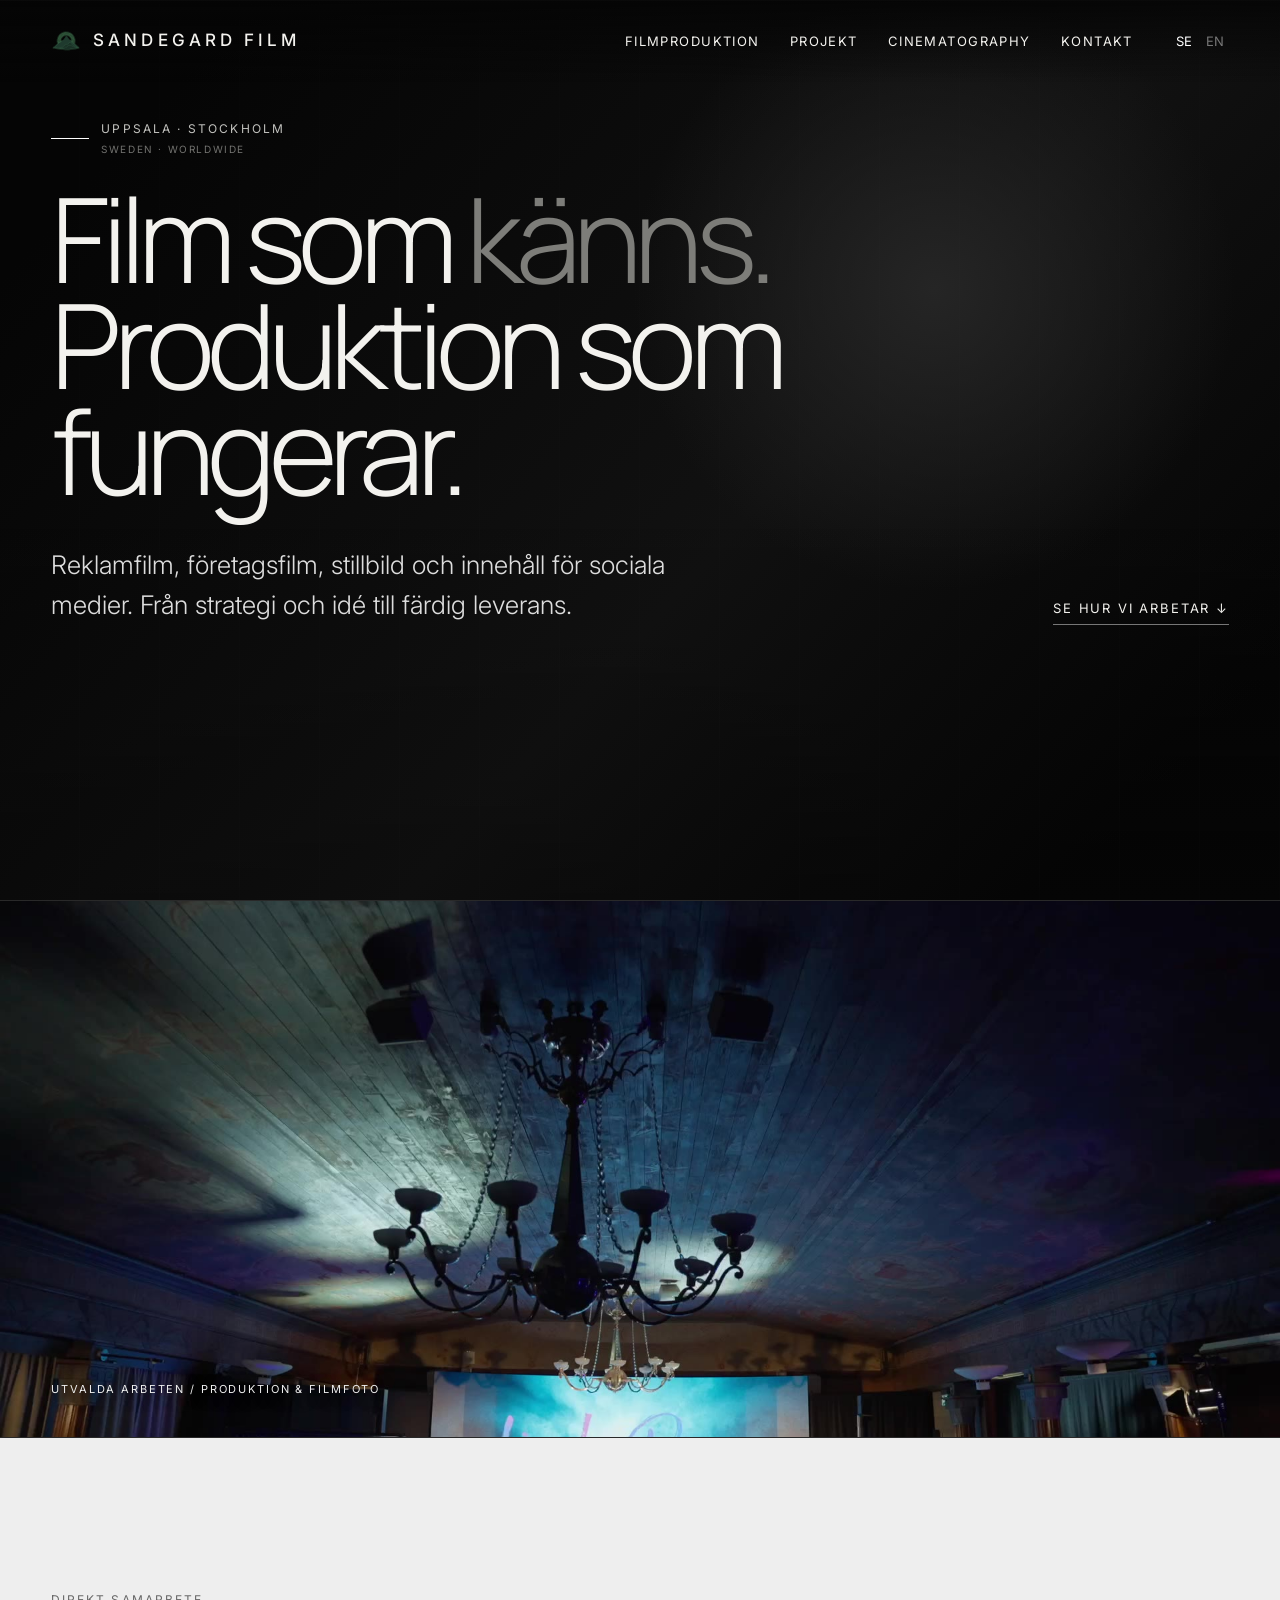
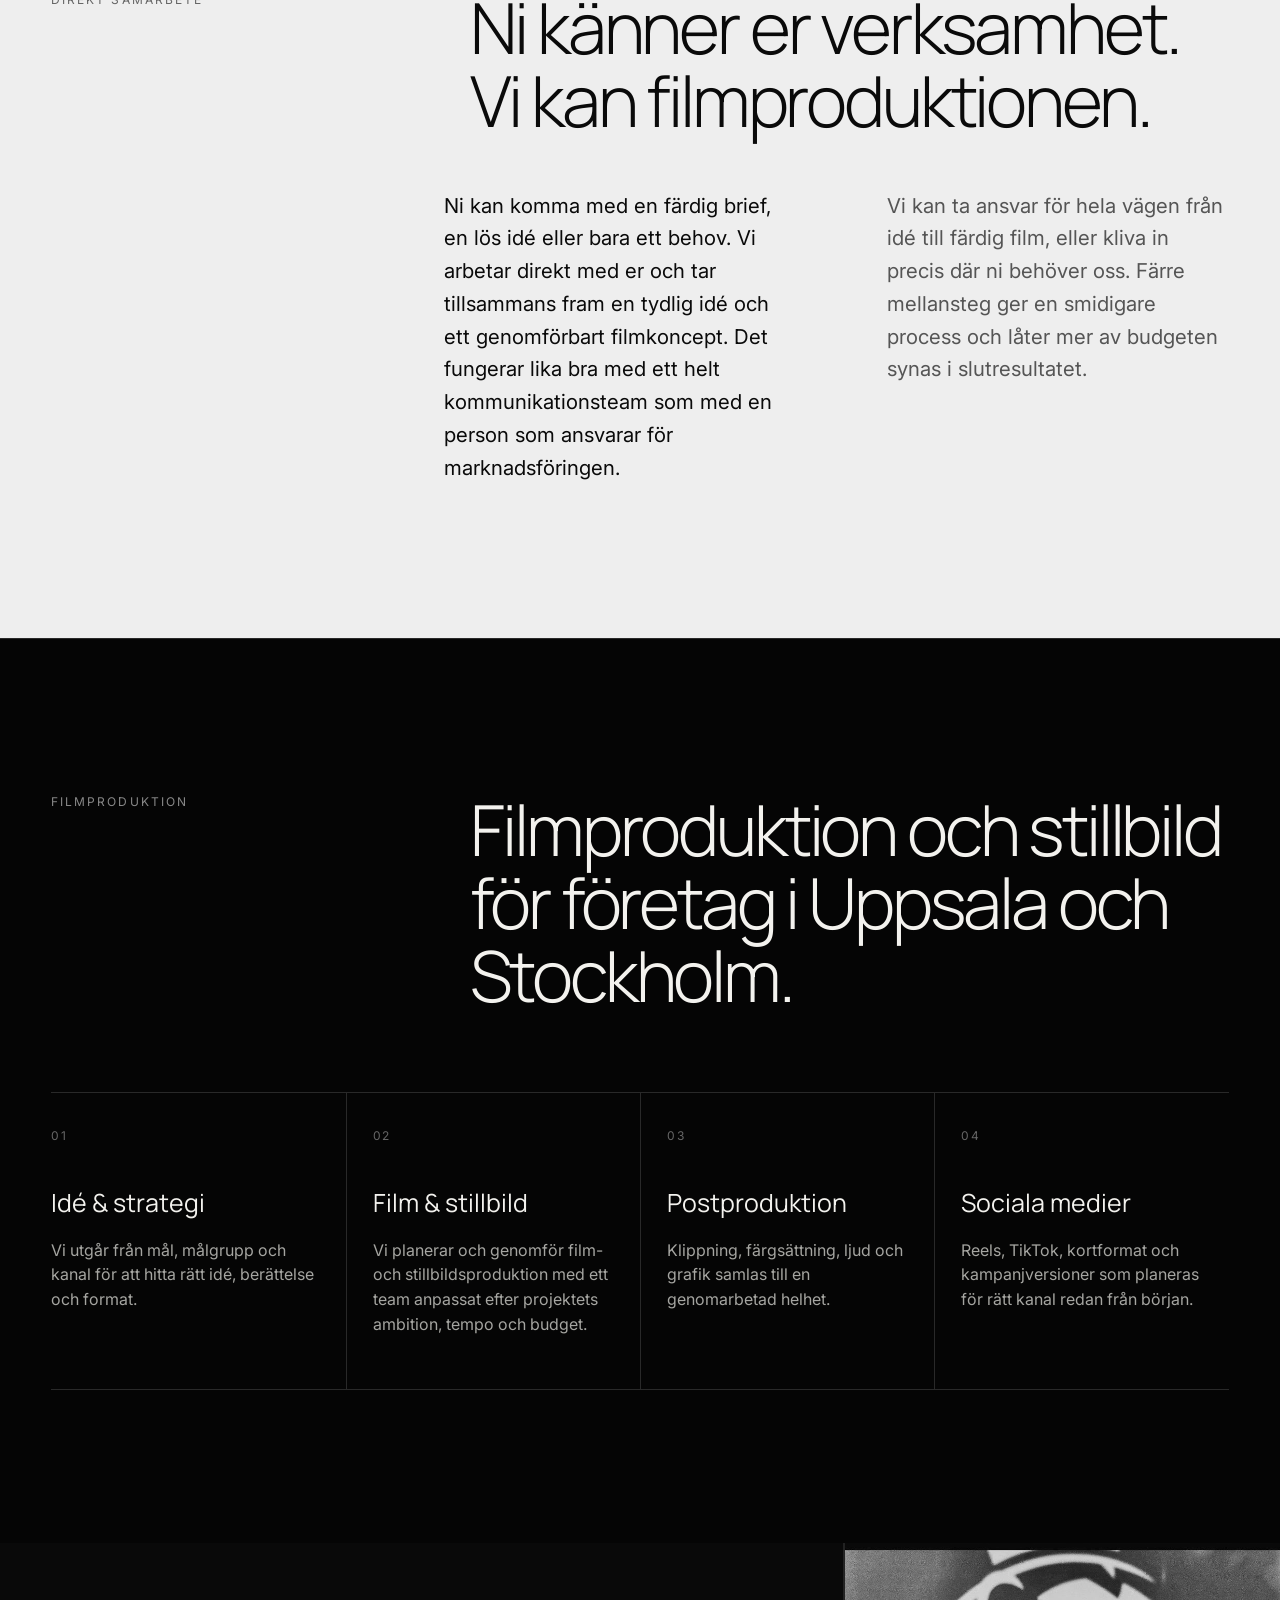
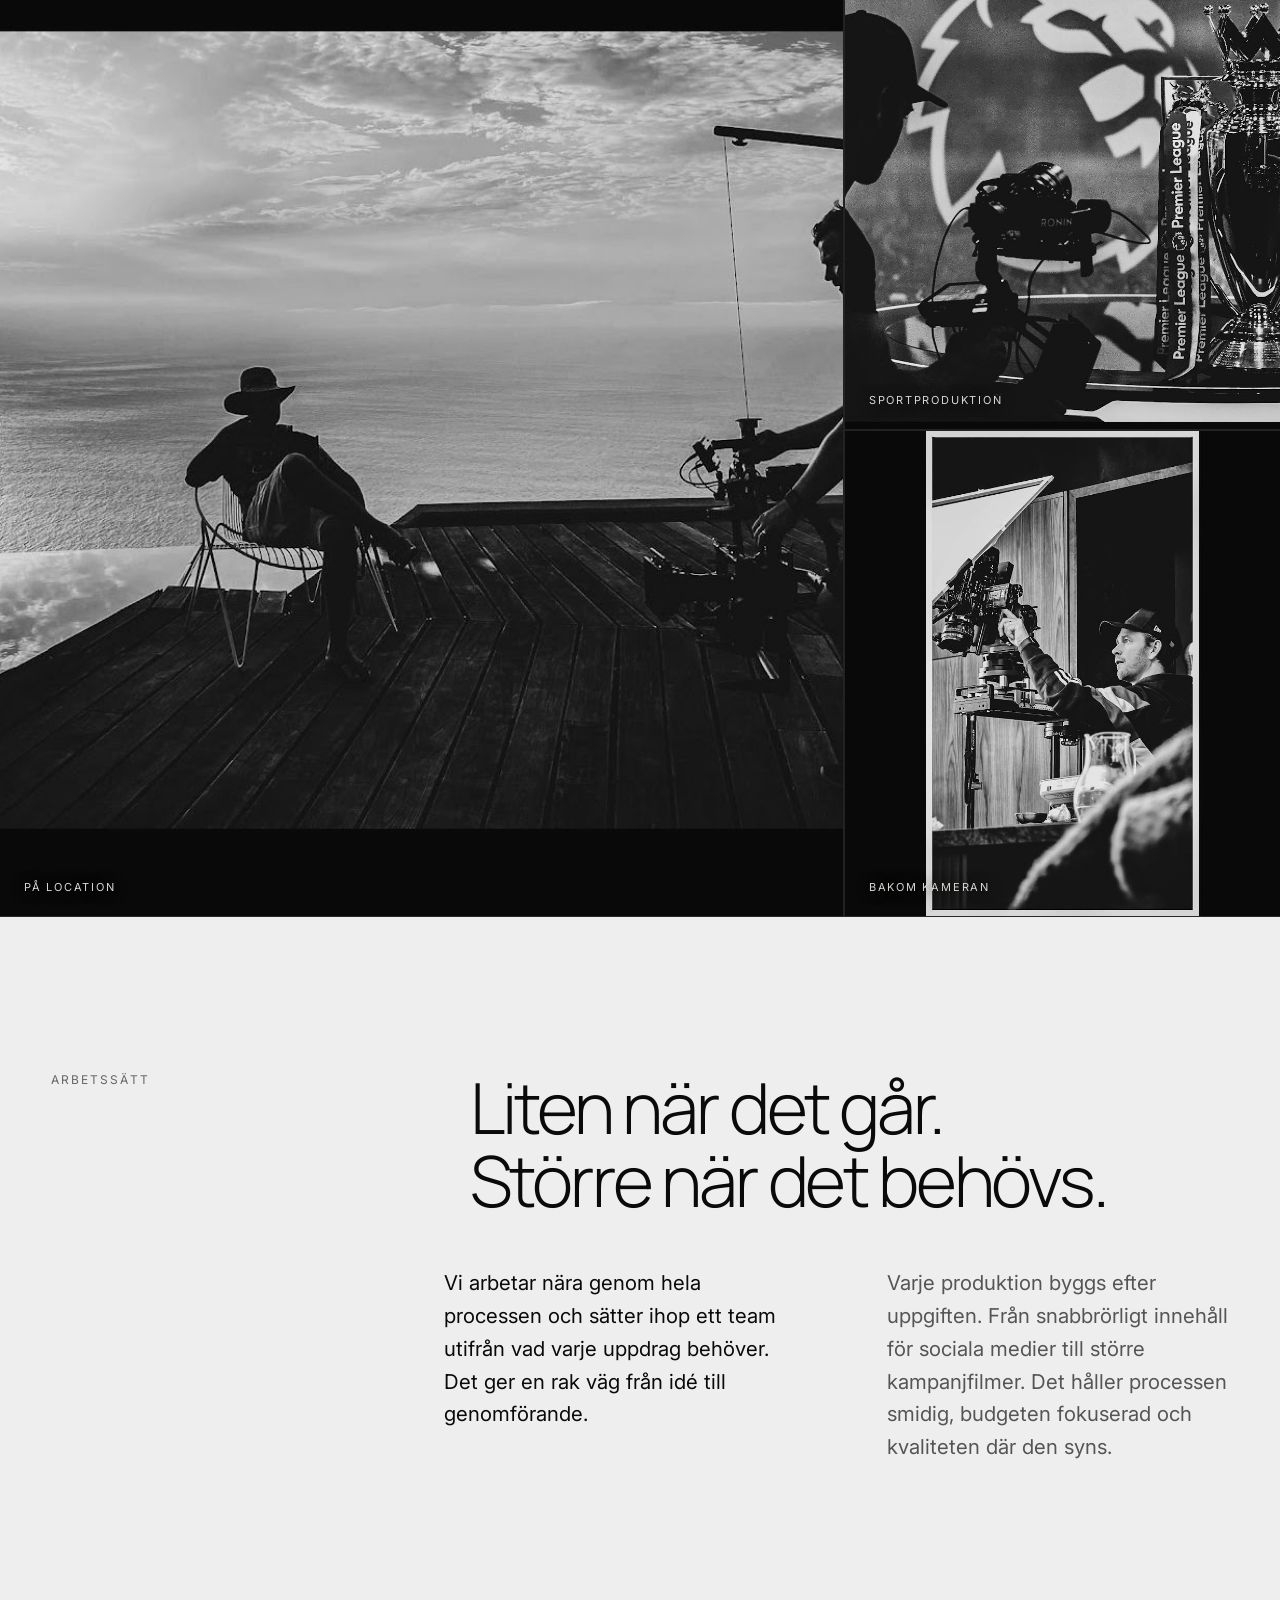
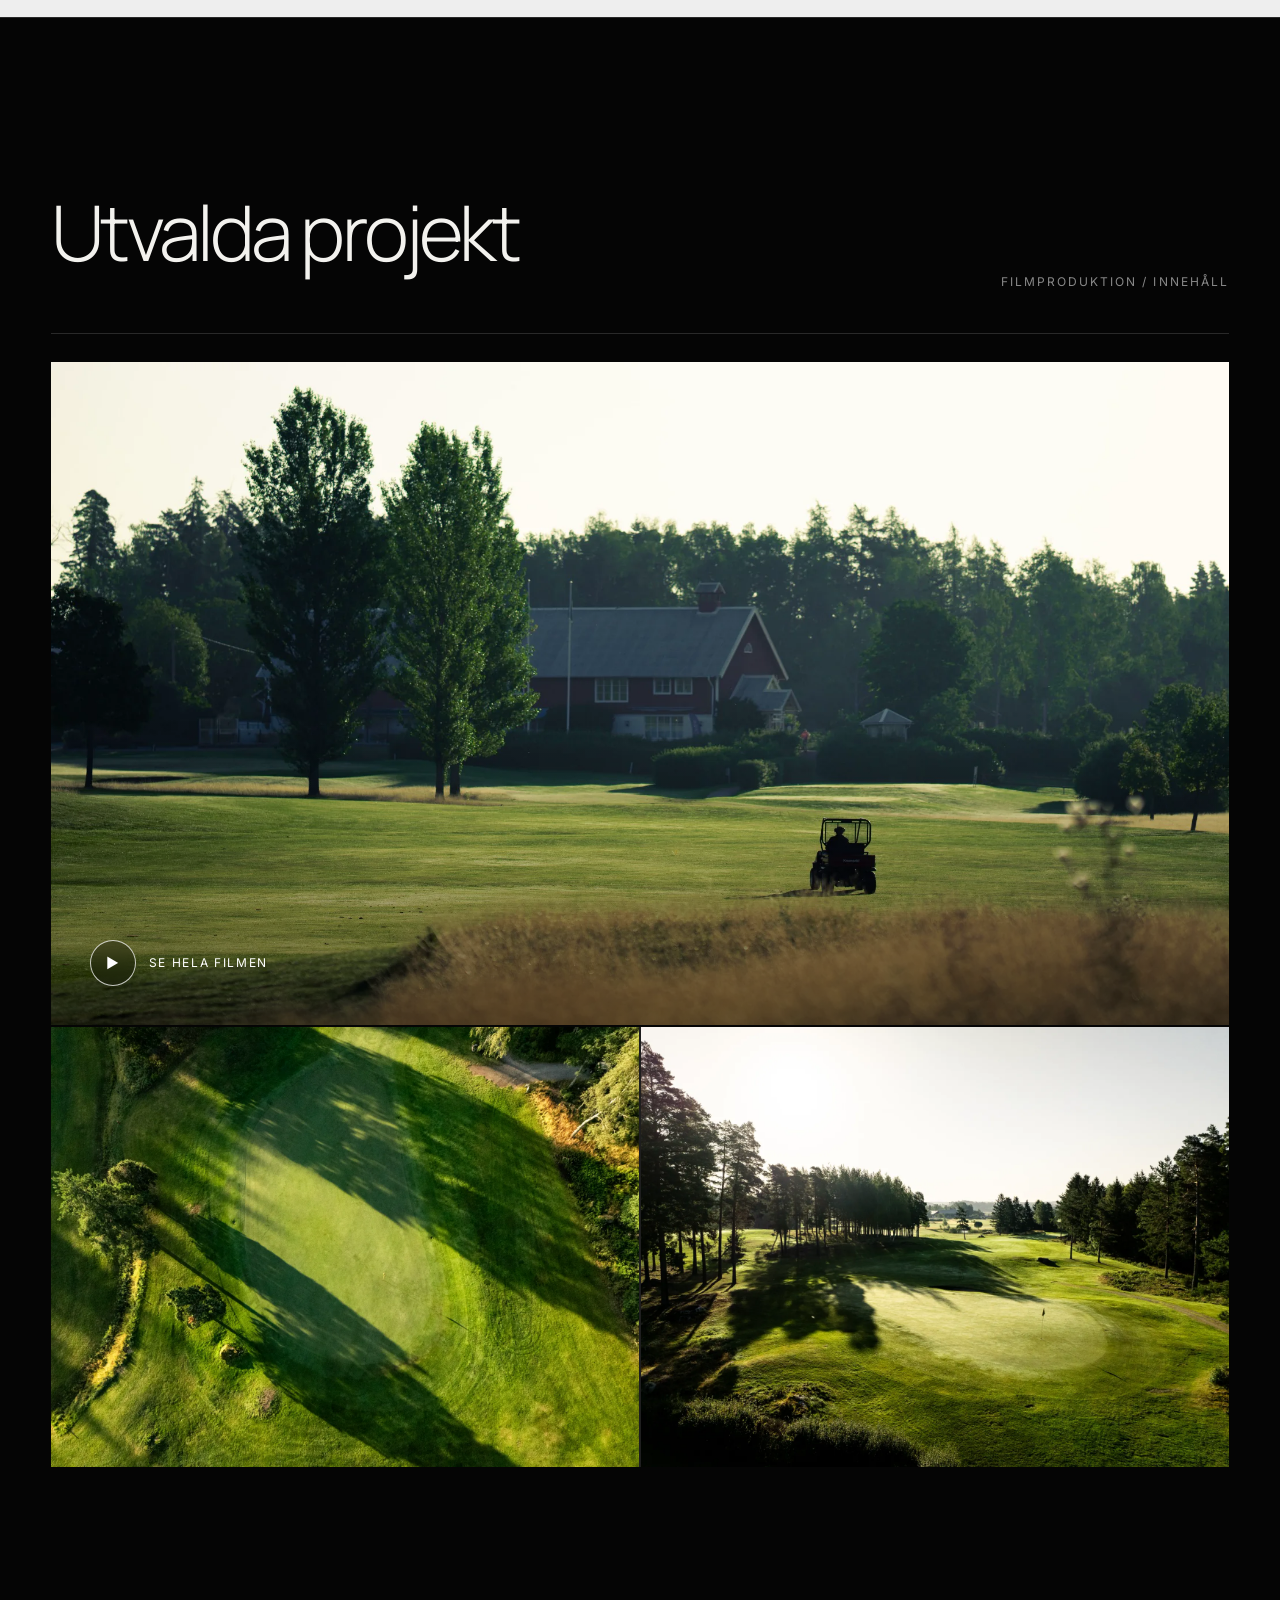
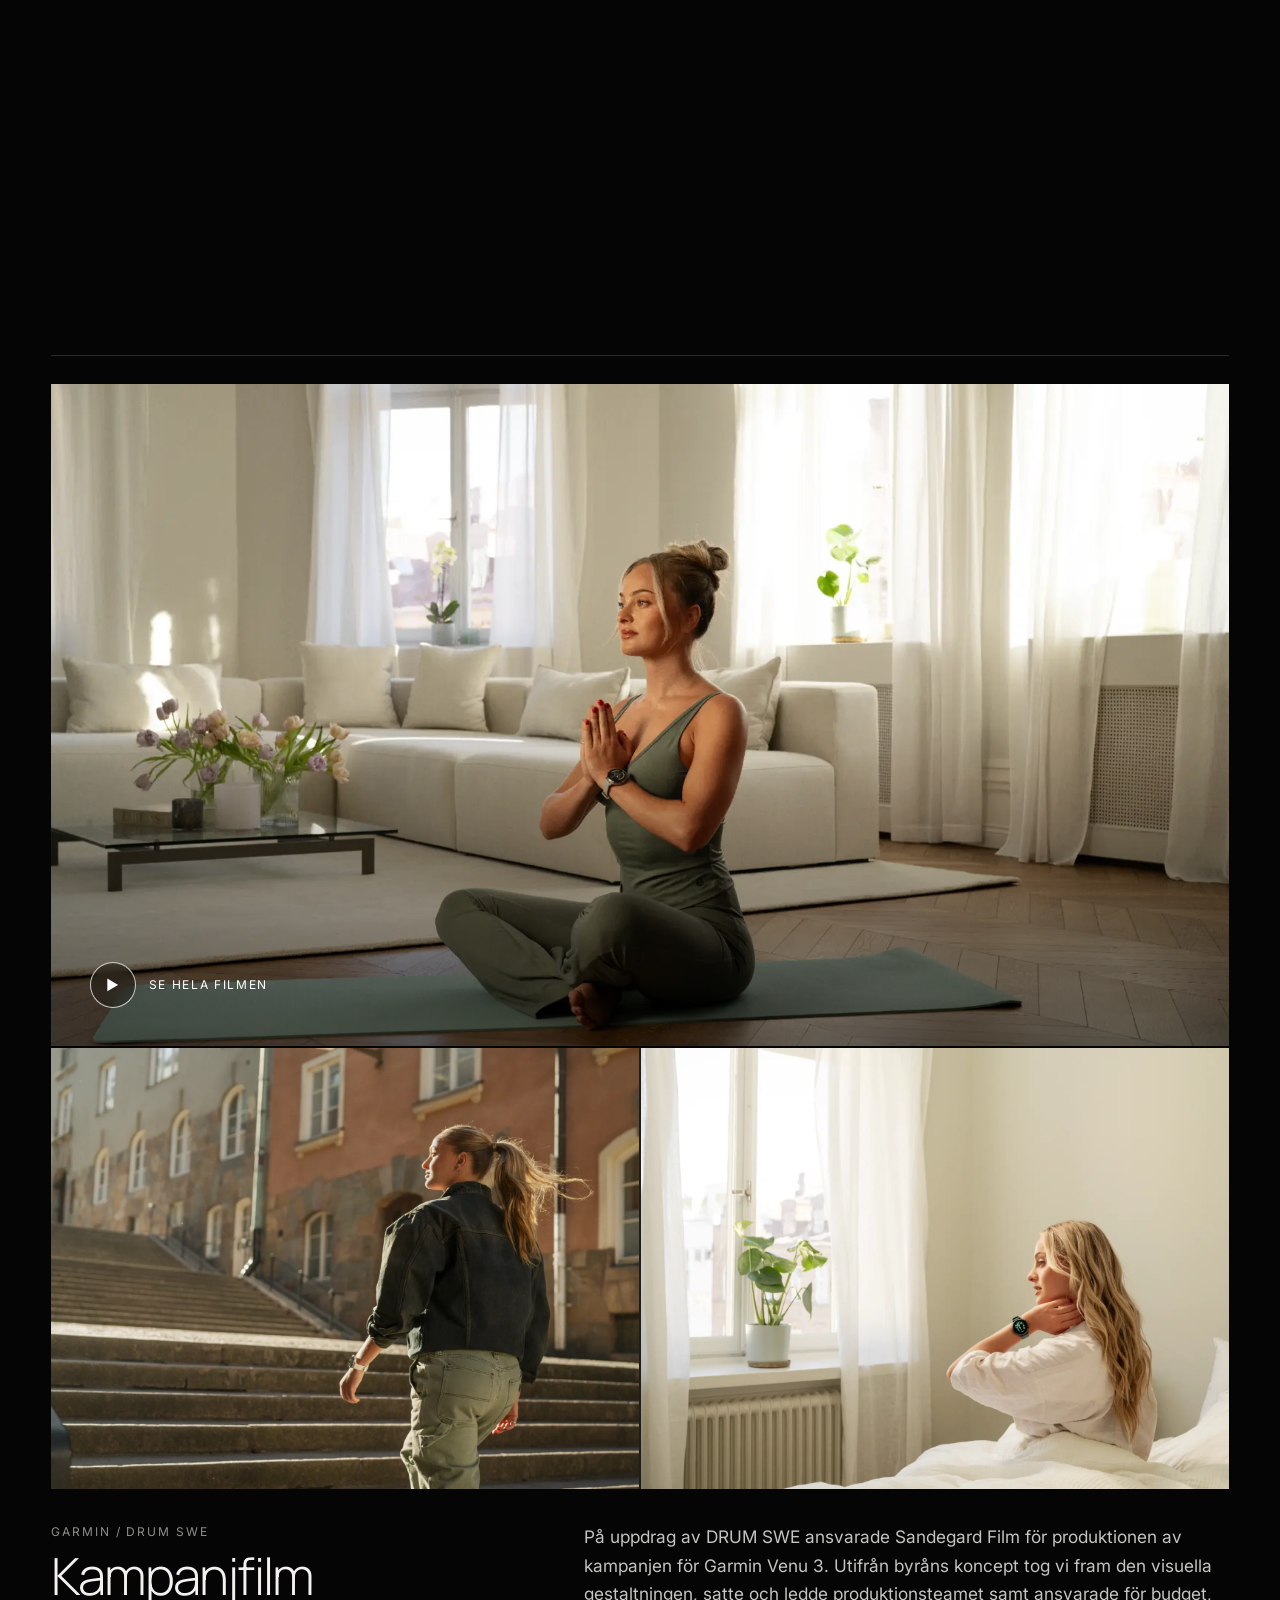
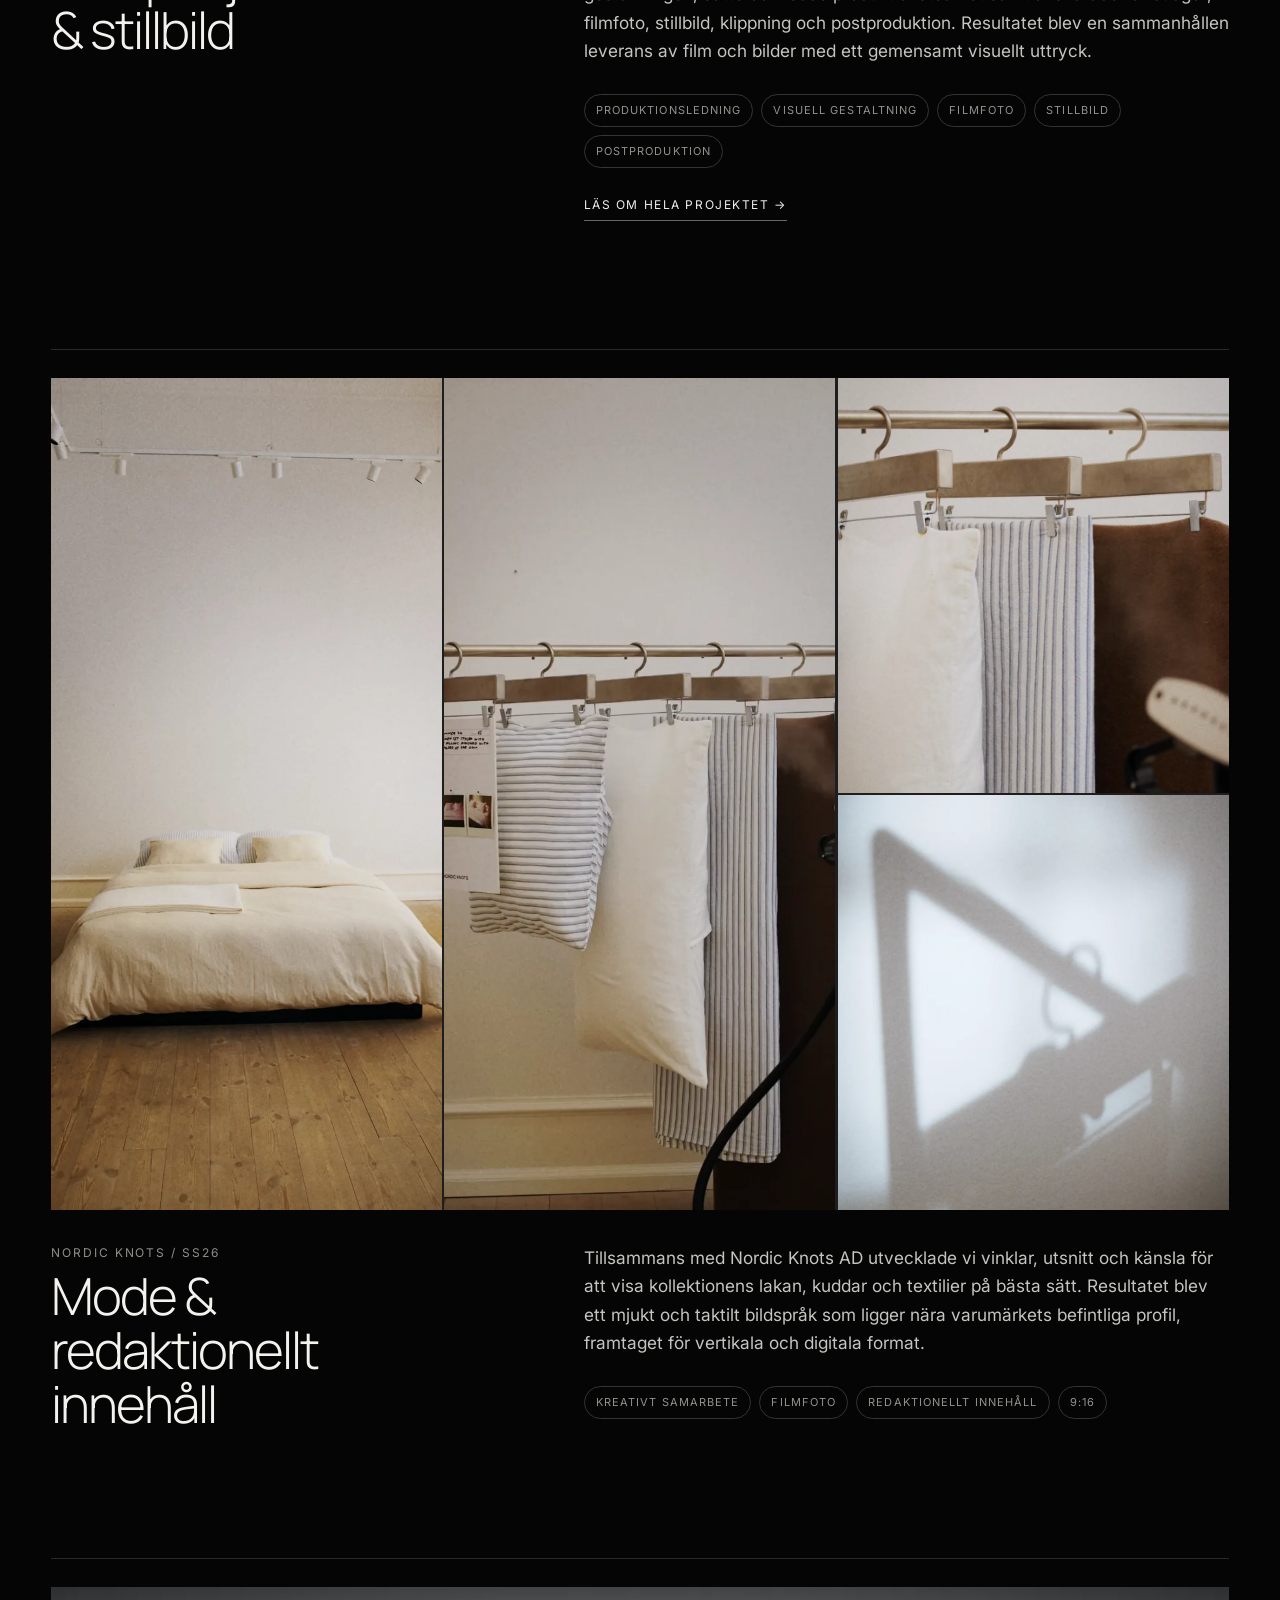
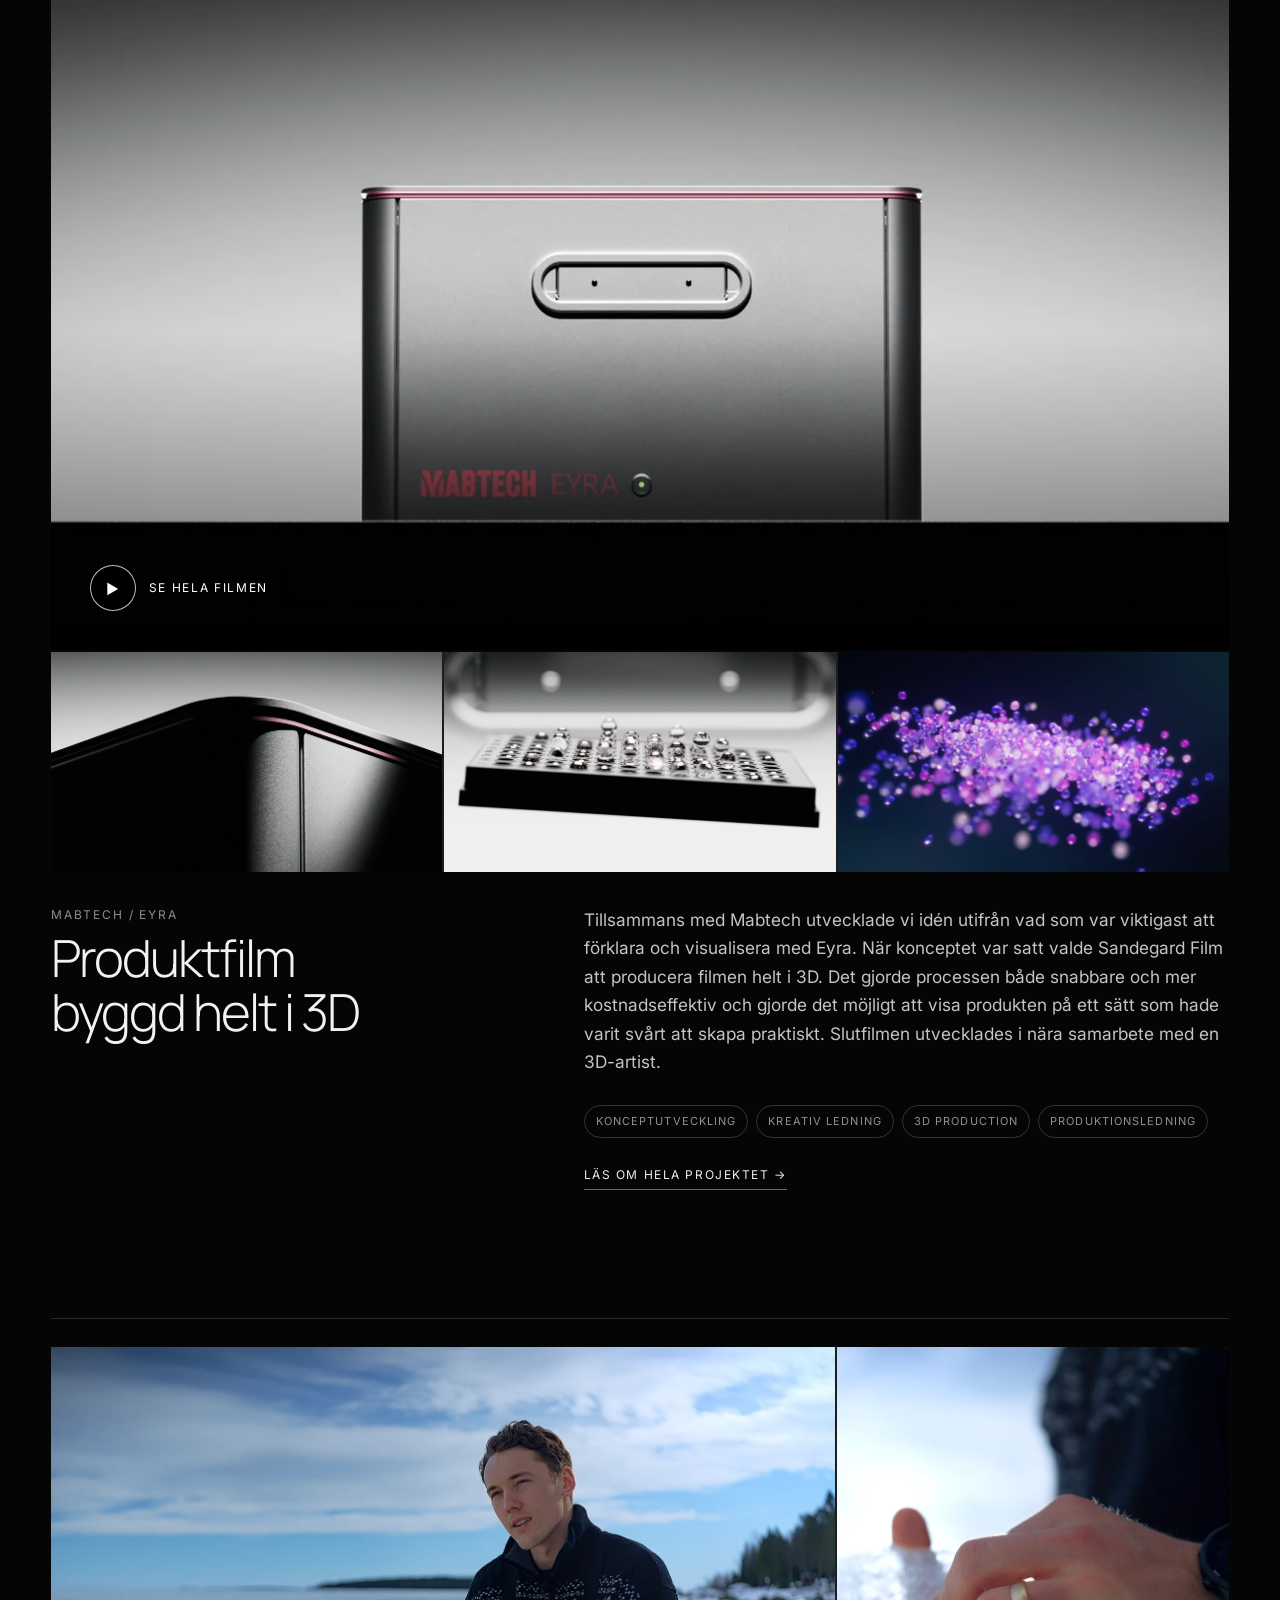
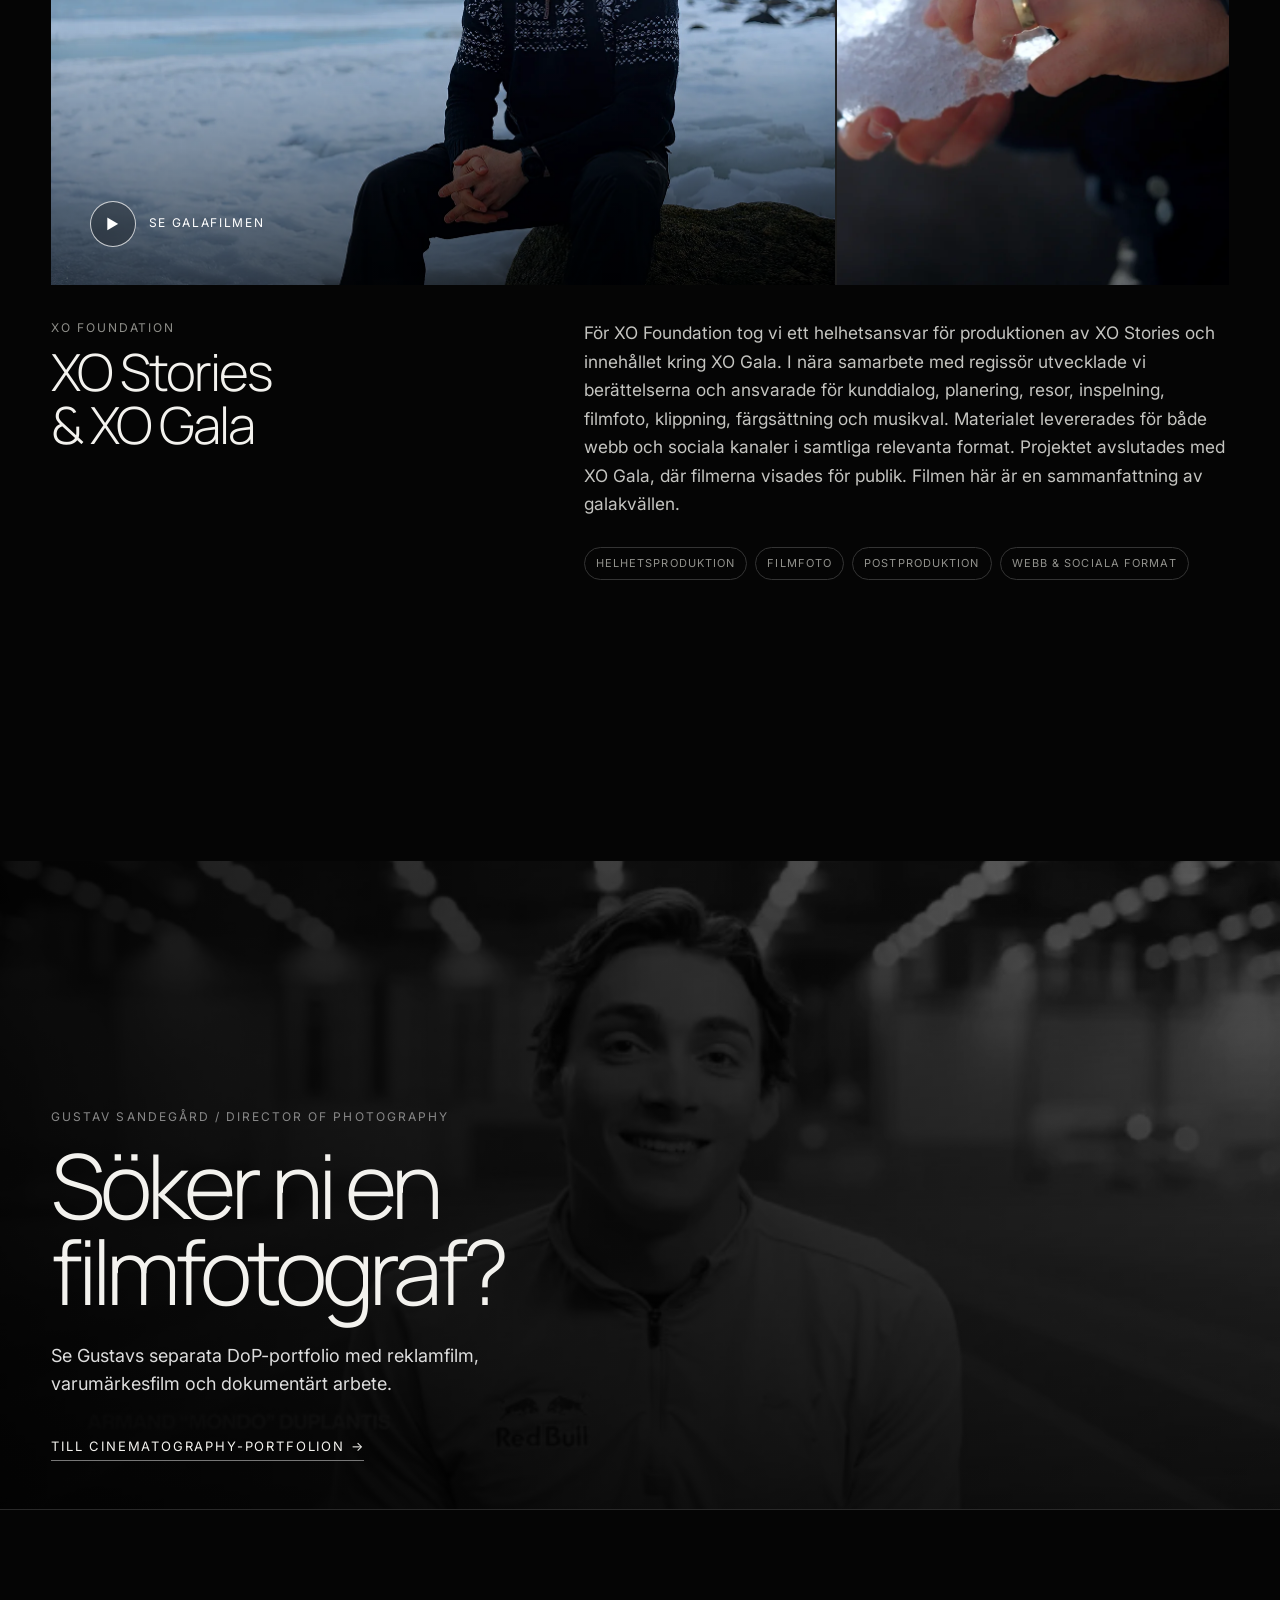
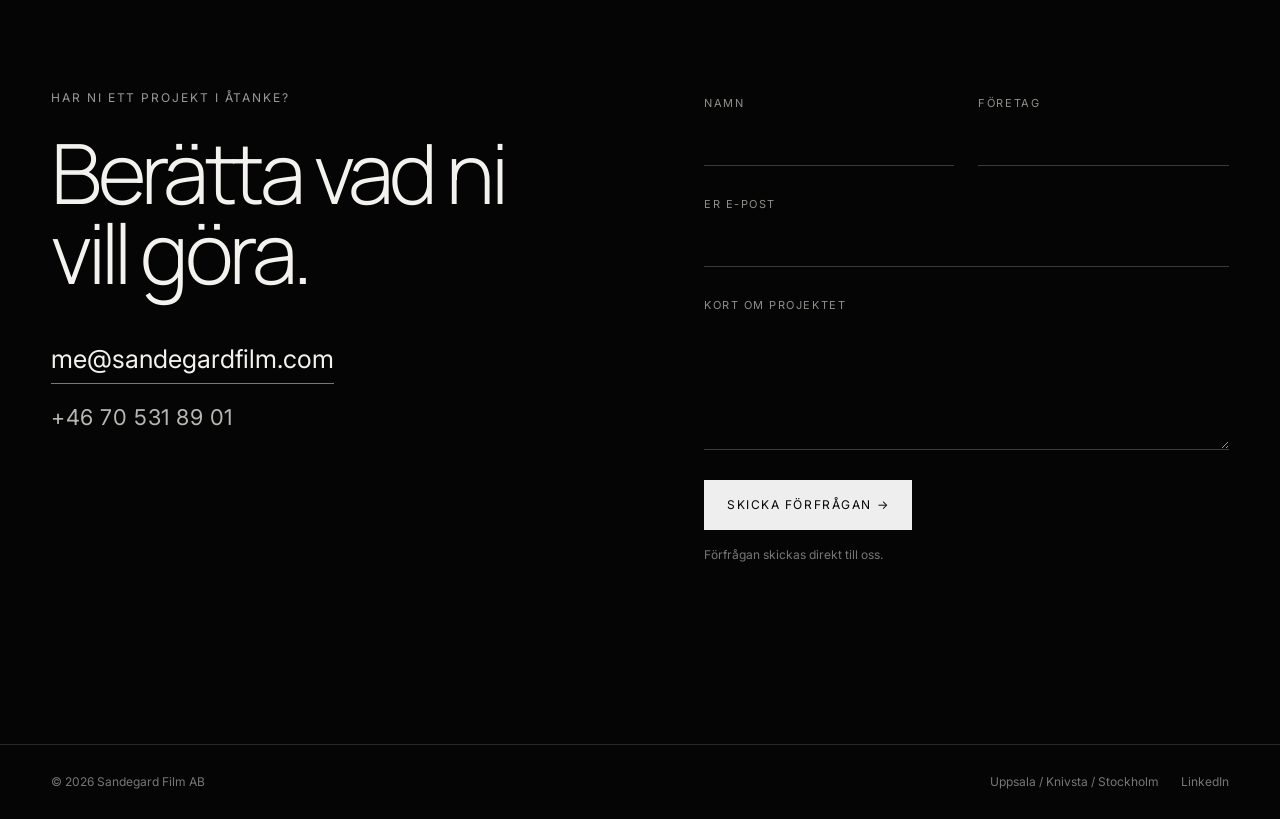
==== production.html @ 0d71d0e7 "Flytt från ChatGPT Sites" ====
<!doctype html>
<html lang="sv">
<head>
  <meta charset="utf-8">
  <meta name="viewport" content="width=device-width, initial-scale=1">
  <title>Filmproduktion, reklamfilm & stillbild i Uppsala | Sandegard Film</title>
  <meta name="description" content="Filmproduktion, reklamfilm, företagsfilm och stillbild för företag i Uppsala, Knivsta och Stockholm. Från idé och strategi till färdig leverans.">
  <meta name="robots" content="index, follow, max-image-preview:large, max-video-preview:-1">
  <link rel="canonical" href="https://sandegardfilm.com/production">
  <meta name="theme-color" content="#050505">
  <link rel="preconnect" href="https://fonts.googleapis.com">
  <link rel="preconnect" href="https://fonts.gstatic.com" crossorigin>
  <link href="https://fonts.googleapis.com/css2?family=Inter:wght@300;400;500;600&family=Manrope:wght@300;400;500&display=swap" rel="stylesheet">
  <link rel="icon" type="image/png" sizes="64x64" href="assets/favicon-64.png">
  <link rel="apple-touch-icon" sizes="180x180" href="assets/apple-touch-icon.png">
  <script type="application/ld+json">
  {
    "@context": "https://schema.org",
    "@graph": [
      {
        "@type": "Organization",
        "@id": "https://sandegardfilm.com/#organization",
        "name": "Sandegard Film AB",
        "alternateName": "Sandegard Film",
        "url": "https://sandegardfilm.com/",
        "logo": "https://sandegardfilm.com/assets/sandegard-mark.png",
        "email": "me@sandegardfilm.com",
        "telephone": "+46705318901",
        "areaServed": ["Uppsala", "Knivsta", "Stockholm", "Sweden"],
        "sameAs": ["https://se.linkedin.com/in/gsandegard"]
      },
      {
        "@type": "Service",
        "@id": "https://sandegardfilm.com/production#service",
        "name": "Filmproduktion och stillbild för företag",
        "serviceType": ["Filmproduktion", "Reklamfilm", "Företagsfilm", "Stillbild", "Innehåll för sociala medier"],
        "provider": {"@id": "https://sandegardfilm.com/#organization"},
        "url": "https://sandegardfilm.com/production",
        "areaServed": [
          {"@type": "City", "name": "Uppsala"},
          {"@type": "AdministrativeArea", "name": "Knivsta kommun"},
          {"@type": "City", "name": "Stockholm"},
          {"@type": "Country", "name": "Sweden"}
        ],
        "description": "Sandegard Film producerar reklamfilm, företagsfilm, stillbild och innehåll för sociala medier från idé och strategi till färdig leverans."
      },
      {
        "@type": "WebPage",
        "@id": "https://sandegardfilm.com/production#webpage",
        "url": "https://sandegardfilm.com/production",
        "name": "Filmproduktion, reklamfilm och stillbild i Uppsala",
        "about": {"@id": "https://sandegardfilm.com/production#service"},
        "inLanguage": ["sv-SE", "en"]
      }
    ]
  }
  </script>
  <style>
    :root{--black:#050505;--soft:#0c0c0c;--line:#292929;--white:#f3f2ee;--muted:#a5a5a1;--pad:clamp(22px,4vw,70px);--max:1440px}
    *{box-sizing:border-box}html{scroll-behavior:smooth;background:var(--black)}body{margin:0;background:var(--black);color:var(--white);font-family:Inter,Arial,sans-serif;font-size:16px;line-height:1.55}a{color:inherit;text-decoration:none}button{font:inherit;color:inherit}img{display:block;width:100%;height:100%;object-fit:cover}.wrap{width:min(100%,var(--max));margin:auto;padding-inline:var(--pad)}
    .nav{position:fixed;z-index:20;top:0;left:0;right:0;height:82px;display:flex;align-items:center;background:linear-gradient(180deg,rgba(5,5,5,.88),rgba(5,5,5,0));transition:.25s}.nav.scrolled{background:rgba(5,5,5,.92);backdrop-filter:blur(16px);border-bottom:1px solid #1b1b1b}.nav-inner{display:flex;align-items:center;justify-content:space-between;width:100%}.brand{display:inline-flex;align-items:center;gap:12px;font-size:17px;line-height:1;letter-spacing:.24em;font-weight:500;text-transform:uppercase}.brand img{width:30px;height:30px;object-fit:contain;flex:0 0 auto}.nav-links{display:flex;align-items:center;gap:30px;font-size:13px;text-transform:uppercase;letter-spacing:.11em}.lang{display:flex;gap:4px;margin-left:8px}.lang button{border:0;background:none;color:#777;padding:5px;cursor:pointer}.lang button.active{color:#fff}.menu-btn{display:none;border:0;background:none;font-size:24px}
    .hero{min-height:100svh;display:grid;align-items:end;position:relative;overflow:hidden;padding-top:100px}.hero:before{content:"";position:absolute;inset:0;background:radial-gradient(circle at 73% 32%,#252525 0,transparent 27%),linear-gradient(132deg,#050505 12%,#111 58%,#050505 90%)}.hero:after{content:"";position:absolute;inset:0;opacity:.23;background-image:repeating-linear-gradient(90deg,transparent 0,transparent 79px,rgba(255,255,255,.04) 80px),linear-gradient(180deg,transparent 58%,#050505 100%)}.hero-content{position:relative;z-index:1;padding-bottom:clamp(54px,8vw,112px)}.eyebrow{display:flex;align-items:center;gap:12px;text-transform:uppercase;letter-spacing:.18em;font-size:12px;color:#c2c2be;margin-bottom:28px}.eyebrow:before{content:"";width:38px;height:1px;background:#fff}.eyebrow-copy{display:grid;gap:3px}.eyebrow-copy small{font-size:10px;color:#72726f;letter-spacing:.16em}.hero h1{font-family:Manrope,sans-serif;font-size:clamp(52px,9.2vw,142px);line-height:.9;letter-spacing:-.065em;font-weight:300;max-width:1100px;margin:0}.hero h1 em{font-style:normal;color:#7d7d79}.hero-bottom{display:flex;justify-content:space-between;align-items:end;margin-top:42px;gap:30px}.lead{font-size:clamp(18px,2vw,27px);font-weight:300;max-width:650px;margin:0;color:#ddd}.text-link{font-size:13px;text-transform:uppercase;letter-spacing:.14em;border-bottom:1px solid #777;padding-bottom:6px;white-space:nowrap}.text-link:hover{border-color:#fff}
    .reel{padding:0;background:#050505}.reel-frame{position:relative;aspect-ratio:2.39/1;overflow:hidden;background:#090909}.reel-video{display:block;width:100%;height:100%;object-fit:cover;object-position:center}.reel-label{position:absolute;z-index:1;left:var(--pad);bottom:clamp(18px,3vw,42px);margin:0;color:#eee;font-size:11px;text-transform:uppercase;letter-spacing:.17em;text-shadow:0 2px 18px #000}
    section{padding-block:clamp(90px,12vw,180px);border-top:1px solid var(--line)}.section-head{display:grid;grid-template-columns:1fr 2fr;gap:40px;margin-bottom:80px}.kicker{text-transform:uppercase;letter-spacing:.17em;color:#888;font-size:12px}.section-head h2{font-family:Manrope,sans-serif;font-size:clamp(38px,5.5vw,78px);font-weight:300;line-height:1.04;letter-spacing:-.045em;margin:0;max-width:900px}
    .direct{background:#eee;color:#0a0a0a}.direct .kicker{color:#666}.direct .section-head{margin-bottom:52px}.direct-copy{display:grid;grid-template-columns:1fr 1fr;gap:clamp(30px,8vw,130px);margin-left:33.333%}.direct-copy p{font-size:clamp(17px,1.6vw,22px);line-height:1.6;margin:0}.direct-copy p:last-child{color:#555}
    .service-grid{display:grid;grid-template-columns:repeat(4,1fr);border-top:1px solid var(--line)}.service{padding:34px 26px 52px 0;border-bottom:1px solid var(--line);min-height:280px}.service:not(:nth-child(4n+1)){padding-left:26px;border-left:1px solid var(--line)}.number{color:#666;font-size:12px;letter-spacing:.14em}.service h3{font-family:Manrope,sans-serif;font-size:25px;font-weight:400;margin:38px 0 15px}.service p{color:var(--muted);margin:0;max-width:330px}
    .bts{padding:0;border-top:0}.bts-grid{display:grid;grid-template-columns:1.55fr .8fr;grid-template-rows:1fr 1fr;gap:2px;background:#222;min-height:clamp(650px,76vw,1020px)}.bts-shot{position:relative;overflow:hidden;background:#050505;margin:0}.bts-shot:first-child{grid-row:1/3}.bts-shot img{filter:grayscale(1) contrast(1.04);transition:transform 1.2s ease,filter .7s ease}.bts-shot:hover img{transform:scale(1.012);filter:grayscale(.72) contrast(1.02)}.bts-caption{position:absolute;left:24px;bottom:20px;z-index:1;margin:0;color:#d7d7d2;font-size:11px;text-transform:uppercase;letter-spacing:.16em;text-shadow:0 1px 14px #000}
    .approach{background:#eee;color:#0a0a0a}.approach .section-head{margin-bottom:50px}.approach .kicker{color:#666}.approach-copy{display:grid;grid-template-columns:1fr 1fr;gap:clamp(30px,8vw,130px);margin-left:33.333%}.approach-copy p{font-size:clamp(17px,1.6vw,22px);margin:0;line-height:1.6}.approach-copy p:last-child{color:#555}
    .cases-intro{display:flex;justify-content:space-between;align-items:end;margin-bottom:42px}.cases-intro h2{font-family:Manrope,sans-serif;font-size:clamp(40px,6vw,82px);font-weight:300;letter-spacing:-.05em;margin:0}.featured-project{border-top:1px solid var(--line);padding-top:28px;margin-bottom:clamp(70px,10vw,130px)}.project-visuals{display:grid;grid-template-columns:2fr 1fr;gap:2px;background:#1e1e1e;overflow:hidden}.project-visuals figure,.project-visuals>.film-poster{margin:0;min-height:clamp(360px,42vw,650px);overflow:hidden;background:#111}.project-visuals>.film-poster{aspect-ratio:auto}.project-visuals img,.project-gallery img,.project-gallery-three img{transition:transform 1.2s ease}.project-visuals figure:hover img,.project-gallery figure:hover img,.project-gallery-three figure:hover img{transform:scale(1.012)}.project-visuals figure:last-child img{object-position:58% center}.project-gallery{display:grid;grid-template-columns:1.65fr 1fr;grid-template-rows:1fr 1fr;gap:2px;height:clamp(520px,55vw,790px);background:#1e1e1e;overflow:hidden}.project-gallery figure{margin:0;overflow:hidden;background:#111}.project-gallery figure:first-child{grid-row:1/3}.project-gallery-three{display:grid;grid-template-columns:repeat(3,1fr);gap:2px;margin-top:2px;background:#1e1e1e;overflow:hidden}.project-gallery-three figure{margin:0;aspect-ratio:16/9;overflow:hidden;background:#111}.project-info{display:grid;grid-template-columns:1fr 1.5fr;gap:clamp(35px,8vw,130px);padding-top:34px}.project-info h3{font-family:Manrope,sans-serif;font-size:clamp(31px,4vw,55px);font-weight:300;line-height:1.05;letter-spacing:-.04em;margin:7px 0 0}.project-client{color:#8e8e89;text-transform:uppercase;letter-spacing:.16em;font-size:12px;margin:0}.project-copy p{font-size:clamp(16px,1.35vw,20px);line-height:1.65;color:#c4c4c0;margin:0}.project-tags{display:flex;flex-wrap:wrap;gap:8px;margin-top:28px}.project-tags>span{border:1px solid #343434;border-radius:999px;padding:7px 11px;color:#92928d;font-size:11px;text-transform:uppercase;letter-spacing:.1em}
    .dop{padding-block:0;border:0}.dop-card{position:relative;min-height:72vh;display:grid;align-items:end;overflow:hidden}.dop-card img{position:absolute;inset:0;filter:grayscale(1);opacity:.58;transition:1s}.dop-card:hover img{transform:scale(1.02);filter:grayscale(.55)}.dop-card:after{content:"";position:absolute;inset:0;background:linear-gradient(90deg,rgba(0,0,0,.88),rgba(0,0,0,.22)),linear-gradient(0deg,rgba(0,0,0,.7),transparent)}.dop-content{position:relative;z-index:1;padding:var(--pad);max-width:780px}.dop-content h2{font-family:Manrope,sans-serif;font-size:clamp(45px,7vw,100px);font-weight:300;line-height:.96;letter-spacing:-.055em;margin:16px 0 28px}.dop-content p{max-width:560px;font-size:18px;color:#ddd;margin:0 0 35px}
    .editorial-grid{display:grid;grid-template-columns:1fr 1fr 1fr;grid-template-rows:1fr 1fr;gap:2px;height:clamp(650px,65vw,920px);background:#1e1e1e;overflow:hidden}.editorial-grid figure{margin:0;overflow:hidden;background:#111}.editorial-grid figure:first-child{grid-row:1/3}.editorial-video{grid-row:1/3;position:relative;overflow:hidden;background:#111}.editorial-video video{display:block;width:100%;height:100%;object-fit:cover}.editorial-grid img{transition:transform 1.2s ease}.editorial-grid figure:hover img{transform:scale(1.012)}
    .film-poster{position:relative;display:block;width:100%;aspect-ratio:16/9;padding:0;border:0;background:#0a0a0a;color:#fff;overflow:hidden;cursor:pointer;text-align:left}.film-poster img{position:absolute;inset:0;transition:transform 1.2s ease}.film-poster:after{content:"";position:absolute;inset:0;background:linear-gradient(0deg,rgba(0,0,0,.55),transparent 48%)}.film-poster:hover img{transform:scale(1.012)}.film-poster-label{position:absolute;z-index:1;left:clamp(20px,3vw,42px);bottom:clamp(20px,3vw,40px);display:flex;align-items:center;gap:13px;font-size:12px;text-transform:uppercase;letter-spacing:.14em}.film-play-icon{display:grid;place-items:center;width:46px;height:46px;border:1px solid rgba(255,255,255,.75);border-radius:50%;background:rgba(0,0,0,.28);backdrop-filter:blur(8px);font-size:14px;padding-left:2px}.project-gallery-two{display:grid;grid-template-columns:1fr 1fr;gap:2px;margin-top:2px;background:#1e1e1e}.project-gallery-two figure{margin:0;aspect-ratio:4/3;overflow:hidden;background:#111}.project-gallery-two img{transition:transform 1.2s ease}.project-gallery-two figure:hover img{transform:scale(1.012)}.case-link{display:inline-block;margin-top:28px;border-bottom:1px solid #666;padding-bottom:5px;color:#eee;font-size:12px;text-transform:uppercase;letter-spacing:.13em}.case-link:hover{border-color:#fff}.film-modal[hidden]{display:none}.film-modal{position:fixed;z-index:100;inset:0;display:grid;place-items:center;padding:clamp(18px,4vw,60px);background:rgba(0,0,0,.92);backdrop-filter:blur(12px)}.film-modal-frame{position:relative;width:min(1100px,100%);aspect-ratio:16/9;background:#000;box-shadow:0 30px 100px rgba(0,0,0,.55)}.film-modal-frame iframe{position:absolute;inset:0;width:100%;height:100%;border:0}.film-modal-close{position:absolute;z-index:1;right:0;bottom:calc(100% + 12px);border:0;background:none;color:#fff;padding:8px 0 8px 18px;cursor:pointer;text-transform:uppercase;letter-spacing:.12em;font-size:12px}.modal-open{overflow:hidden}
    .contact{padding-block:clamp(100px,14vw,190px)}.contact-grid{display:grid;grid-template-columns:1fr 1fr;gap:clamp(60px,10vw,150px);align-items:start}.contact-copy>p{color:#999;text-transform:uppercase;letter-spacing:.16em;font-size:12px;margin:0}.contact h2{font-family:Manrope,sans-serif;font-size:clamp(50px,6.5vw,96px);font-weight:300;line-height:.96;letter-spacing:-.055em;margin:25px 0 46px;max-width:760px}.contact-email{display:inline-block;font-size:clamp(18px,2vw,26px);border-bottom:1px solid #777;padding-bottom:5px}.contact-email:hover{border-color:#fff}.contact-form{display:grid;gap:30px;padding-top:6px}.form-row{display:grid;grid-template-columns:1fr 1fr;gap:24px}.field{display:grid;gap:9px}.field label{color:#8f8f8a;text-transform:uppercase;letter-spacing:.14em;font-size:11px}.field input,.field textarea{width:100%;border:0;border-bottom:1px solid #3a3a3a;background:transparent;color:#fff;border-radius:0;padding:7px 0 13px;font:400 16px/1.5 Inter,Arial,sans-serif;outline:none}.field textarea{min-height:126px;resize:vertical}.field input:focus,.field textarea:focus{border-color:#fff}.contact-submit{justify-self:start;border:1px solid #eee;background:#eee;color:#050505;padding:15px 22px;text-transform:uppercase;letter-spacing:.13em;font-size:12px;cursor:pointer;transition:.2s}.contact-submit:hover{background:transparent;color:#fff}.contact-submit:disabled{cursor:wait;opacity:.55}.form-note{color:#777;font-size:12px;margin:-14px 0 0}.form-note.success{color:#82c99b}.form-note.error{color:#e29a9a}.form-honey{position:absolute!important;left:-10000px!important;width:1px!important;height:1px!important;overflow:hidden!important}.footer{border-top:1px solid var(--line);padding:28px 0;color:#777;font-size:12px}.footer-inner{display:flex;justify-content:space-between;gap:20px}.footer-nav{display:flex;gap:22px}
    [data-lang]{display:none!important}body:not(.en) [data-lang="sv"]{display:initial!important}body.en [data-lang="en"]{display:initial!important}
    @media(max-width:820px){.nav-links>a{display:none}.menu-btn{display:none}.nav{height:68px}.brand{gap:9px;font-size:13px}.brand img{width:24px;height:24px}.hero-bottom,.section-head,.direct-copy,.approach-copy{display:block}.hero-bottom .text-link{display:inline-block;margin-top:32px}.reel-frame{aspect-ratio:16/9}.section-head{margin-bottom:46px}.section-head .kicker{margin-bottom:25px}.direct-copy,.approach-copy{margin-left:0}.direct-copy p+ p,.approach-copy p+ p{margin-top:25px}.service-grid{grid-template-columns:1fr}.service{min-height:0!important;padding:28px 0 40px!important;border-left:0!important}.service h3{margin-top:25px}.bts-grid{display:block;min-height:0}.bts-shot{height:58svh;border-bottom:2px solid #222}.bts-shot:nth-child(3){height:72svh}.cases-intro{display:block}.cases-intro .kicker{margin-top:18px}.project-visuals{display:block;background:none}.project-visuals figure,.project-visuals>.film-poster{min-height:0;aspect-ratio:16/9}.project-visuals>.film-poster+figure{margin-top:2px}.project-gallery{grid-template-columns:1fr 1fr;grid-template-rows:auto auto;height:auto}.project-gallery figure{aspect-ratio:4/3}.project-gallery figure:first-child{grid-column:1/3;grid-row:auto;aspect-ratio:16/9}.project-gallery-three{grid-template-columns:1fr}.project-info{display:block}.project-copy{margin-top:30px}.dop-card{min-height:78vh}.contact-grid{display:block}.contact-form{margin-top:70px}.form-row{display:block}.form-row .field+ .field{margin-top:30px}.footer-inner{display:block}.footer-nav{margin-top:15px;flex-wrap:wrap}}
    @media(max-width:820px){.editorial-grid{grid-template-columns:repeat(3,1fr);grid-template-rows:auto;height:auto}.editorial-video{grid-column:1/4;grid-row:auto;aspect-ratio:9/16;max-height:78svh}.editorial-video video{object-fit:contain}.editorial-grid figure,.editorial-grid figure:first-child{grid-row:auto;aspect-ratio:9/16}}
    @media(max-width:820px){.project-gallery-two{grid-template-columns:1fr 1fr}.film-poster-label{font-size:11px}.film-play-icon{width:40px;height:40px}.film-modal{padding:16px}.film-modal-close{bottom:calc(100% + 8px)}}
    @media(prefers-reduced-motion:reduce){html{scroll-behavior:auto}*{transition:none!important}}
  </style>
  <link rel="stylesheet" href="/assets/reveal.css?v=1">
  <style>.contact-links{display:flex;flex-direction:column;align-items:flex-start;gap:17px}.contact-phone{font-size:clamp(18px,1.7vw,23px);color:#b8b8b3;letter-spacing:.025em;transition:color .2s}.contact-phone:hover{color:#fff}</style>
</head>
<body>
  <header class="nav" id="nav"><div class="wrap nav-inner">
    <a class="brand" href="./"><img src="assets/sandegard-mark.png" alt="" aria-hidden="true"><span>Sandegard Film</span></a>
    <nav class="nav-links" aria-label="Huvudmeny">
      <a href="#production"><span data-lang="sv">Filmproduktion</span><span data-lang="en">Production</span></a>
      <a href="#work"><span data-lang="sv">Projekt</span><span data-lang="en">Work</span></a>
      <a href="cinematography">Cinematography</a>
      <a href="#contact"><span data-lang="sv">Kontakt</span><span data-lang="en">Contact</span></a>
      <div class="lang" aria-label="Välj språk"><button class="active" data-set-lang="sv">SE</button><button data-set-lang="en">EN</button></div>
    </nav>
  </div></header>

  <main id="top">
    <section class="hero">
      <div class="wrap hero-content">
        <div class="eyebrow"><div class="eyebrow-copy"><span data-lang="sv">Uppsala · Stockholm</span><span data-lang="en">Uppsala · Stockholm</span><small>Sweden · Worldwide</small></div></div>
        <h1><span data-lang="sv">Film som <em>känns.</em><br>Produktion som fungerar.</span><span data-lang="en">Films with <em>feeling.</em><br>Production that works.</span></h1>
        <div class="hero-bottom">
          <p class="lead"><span data-lang="sv">Reklamfilm, företagsfilm, stillbild och innehåll för sociala medier. Från strategi och idé till färdig leverans.</span><span data-lang="en">Commercials, branded films, stills and social content. From strategy and concept to final delivery.</span></p>
          <a class="text-link" href="#production"><span data-lang="sv">Se hur vi arbetar ↓</span><span data-lang="en">How we work ↓</span></a>
        </div>
      </div>
    </section>

    <section class="reel" aria-label="Showreel">
      <div class="reel-frame">
        <video class="reel-video" autoplay muted loop playsinline preload="metadata" poster="assets/sandegard-film-reel-poster.jpg">
          <source src="assets/sandegard-film-reel-720.mp4" type="video/mp4" media="(max-width: 900px)">
          <source src="assets/sandegard-film-reel.mp4" type="video/mp4">
        </video>
        <p class="reel-label"><span data-lang="sv">Utvalda arbeten / Produktion &amp; filmfoto</span><span data-lang="en">Selected work / Production &amp; cinematography</span></p>
      </div>
    </section>

    <section class="direct" id="production"><div class="wrap">
      <div class="section-head"><div class="kicker"><span data-lang="sv">Direkt samarbete</span><span data-lang="en">Direct collaboration</span></div><h2><span data-lang="sv">Ni känner er verksamhet.<br>Vi kan filmproduktionen.</span><span data-lang="en">You know what you do.<br>We know film production.</span></h2></div>
      <div class="direct-copy"><p><span data-lang="sv">Ni kan komma med en färdig brief, en lös idé eller bara ett behov. Vi arbetar direkt med er och tar tillsammans fram en tydlig idé och ett genomförbart filmkoncept. Det fungerar lika bra med ett helt kommunikationsteam som med en person som ansvarar för marknadsföringen.</span><span data-lang="en">Come to us with a finished brief, an early idea or simply a need. We work directly with you to shape a clear idea and a film concept that can be realised, whether you are a full communications team or one person responsible for marketing.</span></p><p><span data-lang="sv">Vi kan ta ansvar för hela vägen från idé till färdig film, eller kliva in precis där ni behöver oss. Färre mellansteg ger en smidigare process och låter mer av budgeten synas i slutresultatet.</span><span data-lang="en">We can take responsibility for the full journey from concept to final film, or join exactly where you need us. Fewer layers make the process smoother and put more of the budget on screen.</span></p></div>
    </div></section>

    <section id="services"><div class="wrap">
      <div class="section-head"><div class="kicker"><span data-lang="sv">Filmproduktion</span><span data-lang="en">Film production</span></div><h2><span data-lang="sv">Filmproduktion och stillbild för företag i Uppsala och Stockholm.</span><span data-lang="en">Film production and stills for companies in Uppsala and Stockholm.</span></h2></div>
      <div class="service-grid">
        <article class="service"><div class="number">01</div><h3><span data-lang="sv">Idé & strategi</span><span data-lang="en">Concept & strategy</span></h3><p><span data-lang="sv">Vi utgår från mål, målgrupp och kanal för att hitta rätt idé, berättelse och format.</span><span data-lang="en">We start with the objective, audience and channel to shape the right concept, story and format.</span></p></article>
        <article class="service"><div class="number">02</div><h3><span data-lang="sv">Film &amp; stillbild</span><span data-lang="en">Film &amp; stills</span></h3><p><span data-lang="sv">Vi planerar och genomför film- och stillbildsproduktion med ett team anpassat efter projektets ambition, tempo och budget.</span><span data-lang="en">We plan and deliver film and stills with a team shaped around the project's ambition, pace and budget.</span></p></article>
        <article class="service"><div class="number">03</div><h3><span data-lang="sv">Postproduktion</span><span data-lang="en">Post-production</span></h3><p><span data-lang="sv">Klippning, färgsättning, ljud och grafik samlas till en genomarbetad helhet.</span><span data-lang="en">Editing, colour, sound and graphics come together as one considered whole.</span></p></article>
        <article class="service"><div class="number">04</div><h3><span data-lang="sv">Sociala medier</span><span data-lang="en">Social content</span></h3><p><span data-lang="sv">Reels, TikTok, kortformat och kampanjversioner som planeras för rätt kanal redan från början.</span><span data-lang="en">Reels, TikTok, short-form and campaign cutdowns, planned for the right channel from the start.</span></p></article>
      </div>
    </div></section>

    <section class="bts" aria-label="Behind the scenes">
      <div class="bts-grid">
        <figure class="bts-shot"><img src="assets/bts-location.jpg" alt="Litet filmteam under en inspelning på location vid havet"><figcaption class="bts-caption"><span data-lang="sv">På location</span><span data-lang="en">On location</span></figcaption></figure>
        <figure class="bts-shot"><img src="assets/bts-sport.jpg" alt="Kameraarbete under en sportproduktion"><figcaption class="bts-caption"><span data-lang="sv">Sportproduktion</span><span data-lang="en">Sports production</span></figcaption></figure>
        <figure class="bts-shot"><img src="assets/bts-portrait.jpg" alt="Gustav Sandegård arbetar med en filmkamera på inspelning"><figcaption class="bts-caption"><span data-lang="sv">Bakom kameran</span><span data-lang="en">Behind the camera</span></figcaption></figure>
      </div>
    </section>

    <section class="approach"><div class="wrap">
      <div class="section-head"><div class="kicker"><span data-lang="sv">Arbetssätt</span><span data-lang="en">Approach</span></div><h2><span data-lang="sv">Liten när det går.<br>Större när det behövs.</span><span data-lang="en">Small when possible.<br>Bigger when needed.</span></h2></div>
      <div class="approach-copy"><p><span data-lang="sv">Vi arbetar nära genom hela processen och sätter ihop ett team utifrån vad varje uppdrag behöver. Det ger en rak väg från idé till genomförande.</span><span data-lang="en">We stay close throughout the process and build the team around what each project actually needs. This creates a direct path from idea to execution.</span></p><p><span data-lang="sv">Varje produktion byggs efter uppgiften. Från snabbrörligt innehåll för sociala medier till större kampanjfilmer. Det håller processen smidig, budgeten fokuserad och kvaliteten där den syns.</span><span data-lang="en">Every production is built around the assignment. From fast-moving social content to larger campaign films. This keeps the process agile, the budget focused and the quality where it shows.</span></p></div>
    </div></section>

    <section id="work"><div class="wrap">
      <div class="cases-intro"><h2><span data-lang="sv">Utvalda projekt</span><span data-lang="en">Selected work</span></h2><div class="kicker"><span data-lang="sv">Filmproduktion / innehåll</span><span data-lang="en">Production / content</span></div></div>
      <article class="featured-project">
        <button class="film-poster" type="button" data-film-target="vassunda-film" aria-haspopup="dialog" aria-controls="vassunda-film">
          <img src="assets/vassunda-still.webp" alt="Vassunda Golfklubb i varmt morgonljus" loading="lazy">
          <span class="film-poster-label"><span class="film-play-icon" aria-hidden="true">▶</span><span><span data-lang="sv">Se hela filmen</span><span data-lang="en">Watch the full film</span></span></span>
        </button>
        <div class="project-gallery-two">
          <figure><img src="assets/vassunda-aerial-green.webp" alt="Drönarbild rakt ovanför en green på Vassunda Golfklubb" loading="lazy"></figure>
          <figure><img src="assets/vassunda-aerial-course.webp" alt="Drönarvy över Vassunda Golfklubb" loading="lazy"></figure>
        </div>
        <div class="project-info">
          <div><p class="project-client">Vassunda Golfklubb</p><h3><span data-lang="sv">Premiumfilm<br>&amp; stillbildsbibliotek</span><span data-lang="en">Premium film<br>&amp; image library</span></h3></div>
          <div class="project-copy">
            <p><span data-lang="sv">Vassunda Golfklubb gav oss fria tyglar att skapa en premiumfilm och ett stillbildsbibliotek med samma visuella uttryck. Sandegard Film ansvarade för hela processen, från idé, visualisering och noggrann planering till inspelning, drönarfoto, stillbild och full postproduktion. Produktionen genomfördes självständigt, med planeringen som nyckeln till att fånga rätt ljus, rörelse och miljö i varje bild.</span><span data-lang="en">Vassunda Golfklubb gave us the freedom to create a premium film and a still image library with one consistent visual expression. Sandegard Film handled the complete process, from concept, visualisation and detailed planning to filming, aerial photography, stills and full post-production. The production was carried out independently, with careful planning making it possible to capture the right light, movement and setting in every frame.</span></p>
            <div class="project-tags"><span><span data-lang="sv">Idé &amp; koncept</span><span data-lang="en">Concept</span></span><span><span data-lang="sv">Helhetsproduktion</span><span data-lang="en">Full production</span></span><span><span data-lang="sv">Film &amp; stillbild</span><span data-lang="en">Film &amp; stills</span></span><span><span data-lang="sv">Drönarfoto</span><span data-lang="en">Aerials</span></span><span><span data-lang="sv">Postproduktion</span><span data-lang="en">Post-production</span></span></div>
            <a class="case-link" href="/projekt/vassunda-golfklubb"><span data-lang="sv">Läs om hela projektet →</span><span data-lang="en">View the full project →</span></a>
          </div>
        </div>
      </article>
      <article class="featured-project" id="garmin-venu-3">
        <button class="film-poster" type="button" data-film-target="garmin-film" aria-haspopup="dialog" aria-controls="garmin-film">
          <img src="assets/garmin-venu3-yoga.webp" alt="Garmin Venu 3 under en träningssekvens" loading="lazy">
          <span class="film-poster-label"><span class="film-play-icon" aria-hidden="true">▶</span><span><span data-lang="sv">Se hela filmen</span><span data-lang="en">Watch the full film</span></span></span>
        </button>
        <div class="project-gallery-two">
          <figure><img src="assets/garmin-venu3-city.webp" alt="Garmin Venu 3 fotograferad i stadsmiljö" loading="lazy"></figure>
          <figure><img src="assets/garmin-venu3-home.webp" alt="Garmin Venu 3 i en ljus hemmiljö" loading="lazy"></figure>
        </div>
        <div class="project-info">
          <div><p class="project-client">Garmin / DRUM SWE</p><h3><span data-lang="sv">Kampanjfilm<br>&amp; stillbild</span><span data-lang="en">Campaign film<br>&amp; stills</span></h3></div>
          <div class="project-copy">
            <p><span data-lang="sv">På uppdrag av DRUM SWE ansvarade Sandegard Film för produktionen av kampanjen för Garmin Venu 3. Utifrån byråns koncept tog vi fram den visuella gestaltningen, satte och ledde produktionsteamet samt ansvarade för budget, filmfoto, stillbild, klippning och postproduktion. Resultatet blev en sammanhållen leverans av film och bilder med ett gemensamt visuellt uttryck.</span><span data-lang="en">Commissioned by DRUM SWE, Sandegard Film led the production of the Garmin Venu 3 campaign. Working from the agency's concept, we shaped the visual approach, assembled and led the production team, and handled the budget, cinematography, stills, editing and post-production. The result was a cohesive delivery of film and imagery with one consistent visual expression.</span></p>
            <div class="project-tags"><span><span data-lang="sv">Produktionsledning</span><span data-lang="en">Production lead</span></span><span><span data-lang="sv">Visuell gestaltning</span><span data-lang="en">Visual direction</span></span><span><span data-lang="sv">Filmfoto</span><span data-lang="en">Cinematography</span></span><span><span data-lang="sv">Stillbild</span><span data-lang="en">Stills</span></span><span><span data-lang="sv">Postproduktion</span><span data-lang="en">Post-production</span></span></div>
            <a class="case-link" href="/projekt/garmin-venu-3"><span data-lang="sv">Läs om hela projektet →</span><span data-lang="en">View the full project →</span></a>
          </div>
        </div>
      </article>
      <article class="featured-project" id="nordic-knots-ss26">
        <div class="editorial-grid">
          <figure><img src="assets/nordic-knots-bed.webp" alt="Säng bäddad med textilier ur Nordic Knots SS26" loading="lazy"></figure>
          <div class="editorial-video">
            <video autoplay muted loop playsinline preload="metadata" poster="assets/nordic-knots-ss26-poster.webp" aria-label="Nordic Knots SS26 editorial film">
              <source src="assets/nordic-knots-ss26-loop.mp4" type="video/mp4">
            </video>
          </div>
          <figure><img src="assets/nordic-knots-textiles.webp" alt="Textilier ur Nordic Knots SS26-kollektion" loading="lazy"></figure>
          <figure><img src="assets/nordic-knots-shadow.webp" alt="Editorial detaljbild från Nordic Knots SS26" loading="lazy"></figure>
        </div>
        <div class="project-info">
          <div><p class="project-client">Nordic Knots / SS26</p><h3><span data-lang="sv">Mode &amp;<br>redaktionellt innehåll</span><span data-lang="en">Fashion &amp;<br>editorial content</span></h3></div>
          <div class="project-copy">
            <p><span data-lang="sv">Tillsammans med Nordic Knots AD utvecklade vi vinklar, utsnitt och känsla för att visa kollektionens lakan, kuddar och textilier på bästa sätt. Resultatet blev ett mjukt och taktilt bildspråk som ligger nära varumärkets befintliga profil, framtaget för vertikala och digitala format.</span><span data-lang="en">Together with Nordic Knots' art director, we developed the angles, framing and mood that best presented the collection's sheets, pillows and textiles. The result is a soft, tactile visual language aligned with the brand's established identity and created for vertical and digital formats.</span></p>
            <div class="project-tags"><span><span data-lang="sv">Kreativt samarbete</span><span data-lang="en">Creative collaboration</span></span><span><span data-lang="sv">Filmfoto</span><span data-lang="en">Cinematography</span></span><span><span data-lang="sv">Redaktionellt innehåll</span><span data-lang="en">Editorial content</span></span><span>9:16</span></div>
          </div>
        </div>
      </article>
      <article class="featured-project" id="mabtech-eyra">
        <button class="film-poster" type="button" data-film-target="eyra-film" aria-haspopup="dialog" aria-controls="eyra-film">
          <img src="assets/mabtech-eyra-product.webp" alt="3D-visualisering av Mabtech Eyra" loading="lazy">
          <span class="film-poster-label"><span class="film-play-icon" aria-hidden="true">▶</span><span><span data-lang="sv">Se hela filmen</span><span data-lang="en">Watch the full film</span></span></span>
        </button>
        <div class="project-gallery-three">
          <figure><img src="assets/mabtech-eyra-detail.webp" alt="Detaljbild av Mabtech Eyra i 3D" loading="lazy"></figure>
          <figure><img src="assets/mabtech-eyra-sample.webp" alt="Visualisering av provhantering i Mabtech Eyra" loading="lazy"></figure>
          <figure><img src="assets/mabtech-eyra-particles.webp" alt="3D-visualisering av partiklar i Mabtech Eyra-filmen" loading="lazy"></figure>
        </div>
        <div class="project-info">
          <div><p class="project-client">Mabtech / Eyra</p><h3><span data-lang="sv">Produktfilm<br>byggd helt i 3D</span><span data-lang="en">Product film<br>created entirely in 3D</span></h3></div>
          <div class="project-copy">
            <p><span data-lang="sv">Tillsammans med Mabtech utvecklade vi idén utifrån vad som var viktigast att förklara och visualisera med Eyra. När konceptet var satt valde Sandegard Film att producera filmen helt i 3D. Det gjorde processen både snabbare och mer kostnadseffektiv och gjorde det möjligt att visa produkten på ett sätt som hade varit svårt att skapa praktiskt. Slutfilmen utvecklades i nära samarbete med en 3D-artist.</span><span data-lang="en">Together with Mabtech, we developed the concept around what mattered most to explain and visualise about Eyra. Once the idea was in place, Sandegard Film chose to produce the film entirely in 3D. This made the process faster and more cost-efficient while showing the product in ways that would have been difficult to achieve practically. The final film was developed in close collaboration with a 3D artist.</span></p>
            <div class="project-tags"><span><span data-lang="sv">Konceptutveckling</span><span data-lang="en">Concept development</span></span><span><span data-lang="sv">Kreativ ledning</span><span data-lang="en">Creative direction</span></span><span>3D production</span><span><span data-lang="sv">Produktionsledning</span><span data-lang="en">Production lead</span></span></div>
            <a class="case-link" href="/projekt/mabtech-eyra"><span data-lang="sv">Läs om hela projektet →</span><span data-lang="en">View the full project →</span></a>
          </div>
        </div>
      </article>
      <article class="featured-project">
        <div class="project-visuals">
          <button class="film-poster" type="button" data-film-target="xo-film" aria-haspopup="dialog" aria-controls="xo-film">
            <img src="assets/xo-iskraft-portrait.webp" alt="Dokumentärt porträtt för XO Stories, inspelat vid den frusna kusten i Luleå" loading="lazy">
            <span class="film-poster-label"><span class="film-play-icon" aria-hidden="true">▶</span><span><span data-lang="sv">Se galafilmen</span><span data-lang="en">Watch the gala film</span></span></span>
          </button>
          <figure><img src="assets/xo-iskraft-detail.webp" alt="Närbild på is under inspelningen av XO Stories" loading="lazy"></figure>
        </div>
        <div class="project-info">
          <div><p class="project-client">XO Foundation</p><h3>XO Stories<br>&amp; XO Gala</h3></div>
          <div class="project-copy">
            <p><span data-lang="sv">För XO Foundation tog vi ett helhetsansvar för produktionen av XO Stories och innehållet kring XO Gala. I nära samarbete med regissör utvecklade vi berättelserna och ansvarade för kunddialog, planering, resor, inspelning, filmfoto, klippning, färgsättning och musikval. Materialet levererades för både webb och sociala kanaler i samtliga relevanta format. Projektet avslutades med XO Gala, där filmerna visades för publik. Filmen här är en sammanfattning av galakvällen.</span><span data-lang="en">For XO Foundation, we led the full production of XO Stories and the content surrounding XO Gala. Working closely with the director, we developed the stories and handled client communication, planning, travel, production, cinematography, editing, colour and music selection. The films were delivered for both web and social channels in every relevant format. The project concluded with XO Gala, where the films were screened for an audience. The film shown here is a summary of the gala evening.</span></p>
            <div class="project-tags"><span><span data-lang="sv">Helhetsproduktion</span><span data-lang="en">Full production</span></span><span><span data-lang="sv">Filmfoto</span><span data-lang="en">Cinematography</span></span><span><span data-lang="sv">Postproduktion</span><span data-lang="en">Post-production</span></span><span><span data-lang="sv">Webb &amp; sociala format</span><span data-lang="en">Web &amp; social formats</span></span></div>
          </div>
        </div>
      </article>
    </div></section>

    <section class="dop"><a class="dop-card" href="cinematography">
      <img src="assets/dop-mondo.webp" alt="Mondo Duplantis i The Next Centimeter, fotograferad av Gustav Sandegård">
      <div class="dop-content"><div class="kicker">Gustav Sandegård / Director of Photography</div><h2><span data-lang="sv">Söker ni en filmfotograf?</span><span data-lang="en">Looking for a cinematographer?</span></h2><p><span data-lang="sv">Se Gustavs separata DoP-portfolio med reklamfilm, varumärkesfilm och dokumentärt arbete.</span><span data-lang="en">Explore Gustav's dedicated cinematography portfolio across commercials, branded content and documentary work.</span></p><span class="text-link"><span data-lang="sv">Till cinematography-portfolion →</span><span data-lang="en">View cinematography portfolio →</span></span></div>
    </a></section>

    <section class="contact" id="contact"><div class="wrap contact-grid">
      <div class="contact-copy"><p><span data-lang="sv">Har ni ett projekt i åtanke?</span><span data-lang="en">Have a project in mind?</span></p><h2><span data-lang="sv">Berätta vad ni vill göra.</span><span data-lang="en">Tell us what you want to make.</span></h2><div class="contact-links"><a class="contact-email" href="mailto:me@sandegardfilm.com">me@sandegardfilm.com</a><a class="contact-phone" href="tel:+46705318901" aria-label="Ring Sandegard Film på +46 70 531 89 01">+46 70 531 89 01</a></div></div>
      <form class="contact-form" id="project-form" action="#contact" method="POST">
        <input type="hidden" name="_subject" value="Ny projektförfrågan från sandegardfilm.com">
        <input type="hidden" name="_template" value="table">
        <input type="hidden" name="_captcha" value="false">
        <label class="form-honey" aria-hidden="true">Lämna detta fält tomt<input name="_honey" tabindex="-1" autocomplete="off"></label>
        <label class="form-honey" aria-hidden="true">Webbplats<input name="website" tabindex="-1" autocomplete="off"></label>
        <label class="form-honey" aria-hidden="true">Telefon<input name="phone_number" tabindex="-1" autocomplete="off"></label>
        <input type="hidden" name="form_session" id="form-session" value="">
        <div class="form-row">
          <div class="field"><label for="contact-name"><span data-lang="sv">Namn</span><span data-lang="en">Name</span></label><input id="contact-name" name="name" autocomplete="name" maxlength="120" required></div>
          <div class="field"><label for="contact-company"><span data-lang="sv">Företag</span><span data-lang="en">Company</span></label><input id="contact-company" name="company" autocomplete="organization" maxlength="160"></div>
        </div>
        <div class="field"><label for="contact-email"><span data-lang="sv">Er e-post</span><span data-lang="en">Your email</span></label><input id="contact-email" name="email" type="email" autocomplete="email" maxlength="254" required></div>
        <div class="field"><label for="contact-message"><span data-lang="sv">Kort om projektet</span><span data-lang="en">A little about the project</span></label><textarea id="contact-message" name="message" minlength="10" maxlength="5000" required></textarea></div>
        <button class="contact-submit" type="submit"><span data-lang="sv">Skicka förfrågan →</span><span data-lang="en">Send enquiry →</span></button>
        <p class="form-note" id="form-status" role="status" aria-live="polite"><span data-lang="sv">Förfrågan skickas direkt till oss.</span><span data-lang="en">Your enquiry is sent directly to us.</span></p>
      </form>
    </div></section>
  </main>

  <div class="film-modal" id="xo-film" data-film-modal role="dialog" aria-modal="true" aria-label="XO Gala film" hidden>
    <div class="film-modal-frame">
      <button class="film-modal-close" type="button" data-film-close><span data-lang="sv">Stäng ×</span><span data-lang="en">Close ×</span></button>
      <iframe data-src="https://player.vimeo.com/video/1229856833?autoplay=1&amp;title=0&amp;byline=0&amp;portrait=0&amp;dnt=1" title="XO Gala film" allow="autoplay; fullscreen; picture-in-picture" allowfullscreen></iframe>
    </div>
  </div>

  <div class="film-modal" id="vassunda-film" data-film-modal role="dialog" aria-modal="true" aria-label="Vassunda Golfklubb reklamfilm" hidden>
    <div class="film-modal-frame">
      <button class="film-modal-close" type="button" data-film-close><span data-lang="sv">Stäng ×</span><span data-lang="en">Close ×</span></button>
      <iframe data-src="https://player.vimeo.com/video/1114040351?autoplay=1&amp;title=0&amp;byline=0&amp;portrait=0&amp;dnt=1" title="Vassunda Golfklubb reklamfilm" allow="autoplay; fullscreen; picture-in-picture" allowfullscreen></iframe>
    </div>
  </div>

  <div class="film-modal" id="garmin-film" data-film-modal role="dialog" aria-modal="true" aria-label="Garmin Venu 3 campaign film" hidden>
    <div class="film-modal-frame">
      <button class="film-modal-close" type="button" data-film-close><span data-lang="sv">Stäng ×</span><span data-lang="en">Close ×</span></button>
      <iframe data-src="https://player.vimeo.com/video/1084591740?autoplay=1&amp;title=0&amp;byline=0&amp;portrait=0&amp;dnt=1" title="Garmin Venu 3 campaign film" allow="autoplay; fullscreen; picture-in-picture" allowfullscreen></iframe>
    </div>
  </div>

  <div class="film-modal" id="eyra-film" data-film-modal role="dialog" aria-modal="true" aria-label="Mabtech Eyra 3D-produktfilm" hidden>
    <div class="film-modal-frame">
      <button class="film-modal-close" type="button" data-film-close><span data-lang="sv">Stäng ×</span><span data-lang="en">Close ×</span></button>
      <iframe data-src="https://player.vimeo.com/video/1146854287?autoplay=1&amp;title=0&amp;byline=0&amp;portrait=0&amp;dnt=1" title="Mabtech Eyra 3D-produktfilm" allow="autoplay; fullscreen; picture-in-picture" allowfullscreen></iframe>
    </div>
  </div>

  <footer class="footer"><div class="wrap footer-inner"><span>© <span id="year"></span> Sandegard Film AB</span><div class="footer-nav"><span>Uppsala / Knivsta / Stockholm</span><a href="https://se.linkedin.com/in/gsandegard" target="_blank" rel="noopener">LinkedIn</a></div></div></footer>
  <script>
    const body=document.body, buttons=document.querySelectorAll('[data-set-lang]');
    buttons.forEach(btn=>btn.addEventListener('click',()=>{const en=btn.dataset.setLang==='en';body.classList.toggle('en',en);document.documentElement.lang=en?'en':'sv';buttons.forEach(b=>b.classList.toggle('active',b===btn));localStorage.setItem('sf-lang',en?'en':'sv')}));
    if(localStorage.getItem('sf-lang')==='en') buttons[1].click();
    addEventListener('scroll',()=>document.getElementById('nav').classList.toggle('scrolled',scrollY>25),{passive:true});
    const projectForm=document.getElementById('project-form');
    const formStartedAt=Date.now();
    let formHasInteraction=false;
    projectForm.action='https://formsubmit.co/ajax/'+'3bed1da4c739523c42aafc1e1092c536';
    document.getElementById('form-session').value=(globalThis.crypto?.randomUUID?.()||`${Date.now()}-${Math.random().toString(36).slice(2)}`);
    ['pointerdown','keydown','input'].forEach(type=>projectForm.addEventListener(type,event=>{if(event.isTrusted)formHasInteraction=true},{passive:true}));
    projectForm.addEventListener('submit',async event=>{
      event.preventDefault();
      const form=event.currentTarget,submit=form.querySelector('[type="submit"]'),status=document.getElementById('form-status'),original=submit.innerHTML;
      const data=new FormData(form),looksAutomated=['_honey','website','phone_number'].some(name=>String(data.get(name)||'').trim());
      const elapsed=Date.now()-formStartedAt,lastSent=Number(localStorage.getItem('sandegard-last-enquiry')||0),sentTooRecently=Date.now()-lastSent<45000;
      const showSuccess=()=>{form.reset();status.textContent=body.classList.contains('en')?'Thank you. Your enquiry has been sent.':'Tack. Din förfrågan är skickad.';status.className='form-note success'};
      if(looksAutomated){showSuccess();return}
      if(!formHasInteraction||elapsed<2500){status.textContent=body.classList.contains('en')?'Please review the form and try again.':'Kontrollera formuläret och försök igen.';status.className='form-note error';return}
      if(sentTooRecently){showSuccess();return}
      submit.disabled=true;submit.textContent=body.classList.contains('en')?'Sending…':'Skickar…';status.className='form-note';
      try{
        const response=await fetch(form.action,{method:'POST',body:data,headers:{Accept:'application/json'}});
        if(!response.ok)throw new Error('Request failed');
        localStorage.setItem('sandegard-last-enquiry',String(Date.now()));
        showSuccess();
      }catch(error){
        status.textContent=body.classList.contains('en')?'Something went wrong. Please email us directly.':'Något gick fel. Mejla oss gärna direkt.';status.className='form-note error';
      }finally{submit.disabled=false;submit.innerHTML=original}
    });
    let activeFilmTrigger=null;
    const closeFilm=()=>{const modal=document.querySelector('[data-film-modal]:not([hidden])');if(!modal)return;modal.hidden=true;modal.querySelector('iframe').src='';body.classList.remove('modal-open');activeFilmTrigger?.focus();activeFilmTrigger=null};
    document.querySelectorAll('[data-film-target]').forEach(trigger=>trigger.addEventListener('click',()=>{const modal=document.getElementById(trigger.dataset.filmTarget),frame=modal.querySelector('iframe');activeFilmTrigger=trigger;frame.src=frame.dataset.src;modal.hidden=false;body.classList.add('modal-open');modal.querySelector('[data-film-close]').focus()}));
    document.querySelectorAll('[data-film-modal]').forEach(modal=>{modal.querySelector('[data-film-close]').addEventListener('click',closeFilm);modal.addEventListener('click',event=>{if(event.target===modal)closeFilm()})});addEventListener('keydown',event=>{if(event.key==='Escape')closeFilm()});
    if(matchMedia('(prefers-reduced-motion: reduce)').matches) document.querySelectorAll('video[autoplay]').forEach(video=>video.pause());
    document.getElementById('year').textContent=new Date().getFullYear();
  </script>
  <script src="/assets/reveal.js?v=1"></script>
</body>
</html>
---- assets/reveal.css ----
/* Shared, restrained scroll reveals for the Sandegard Film site. */
.reveal-js .reveal-item {
  opacity: 0;
  translate: 0 24px;
  transition:
    opacity 780ms cubic-bezier(.22, 1, .36, 1),
    translate 780ms cubic-bezier(.22, 1, .36, 1),
    scale 900ms cubic-bezier(.22, 1, .36, 1);
  transition-delay: var(--reveal-delay, 0ms);
  will-change: opacity, translate, scale;
}

.reveal-js .reveal-item.reveal-media {
  scale: .985;
}

.reveal-js .reveal-item.reveal-visible {
  opacity: 1;
  translate: none;
  scale: 1;
  will-change: auto;
}

@media (max-width: 700px) {
  .reveal-js .reveal-item {
    translate: 0 16px;
    transition-duration: 650ms;
  }
}

@media (prefers-reduced-motion: reduce) {
  .reveal-js .reveal-item,
  .reveal-js .reveal-item.reveal-media {
    opacity: 1;
    translate: none;
    scale: 1;
    transition: none;
  }
}
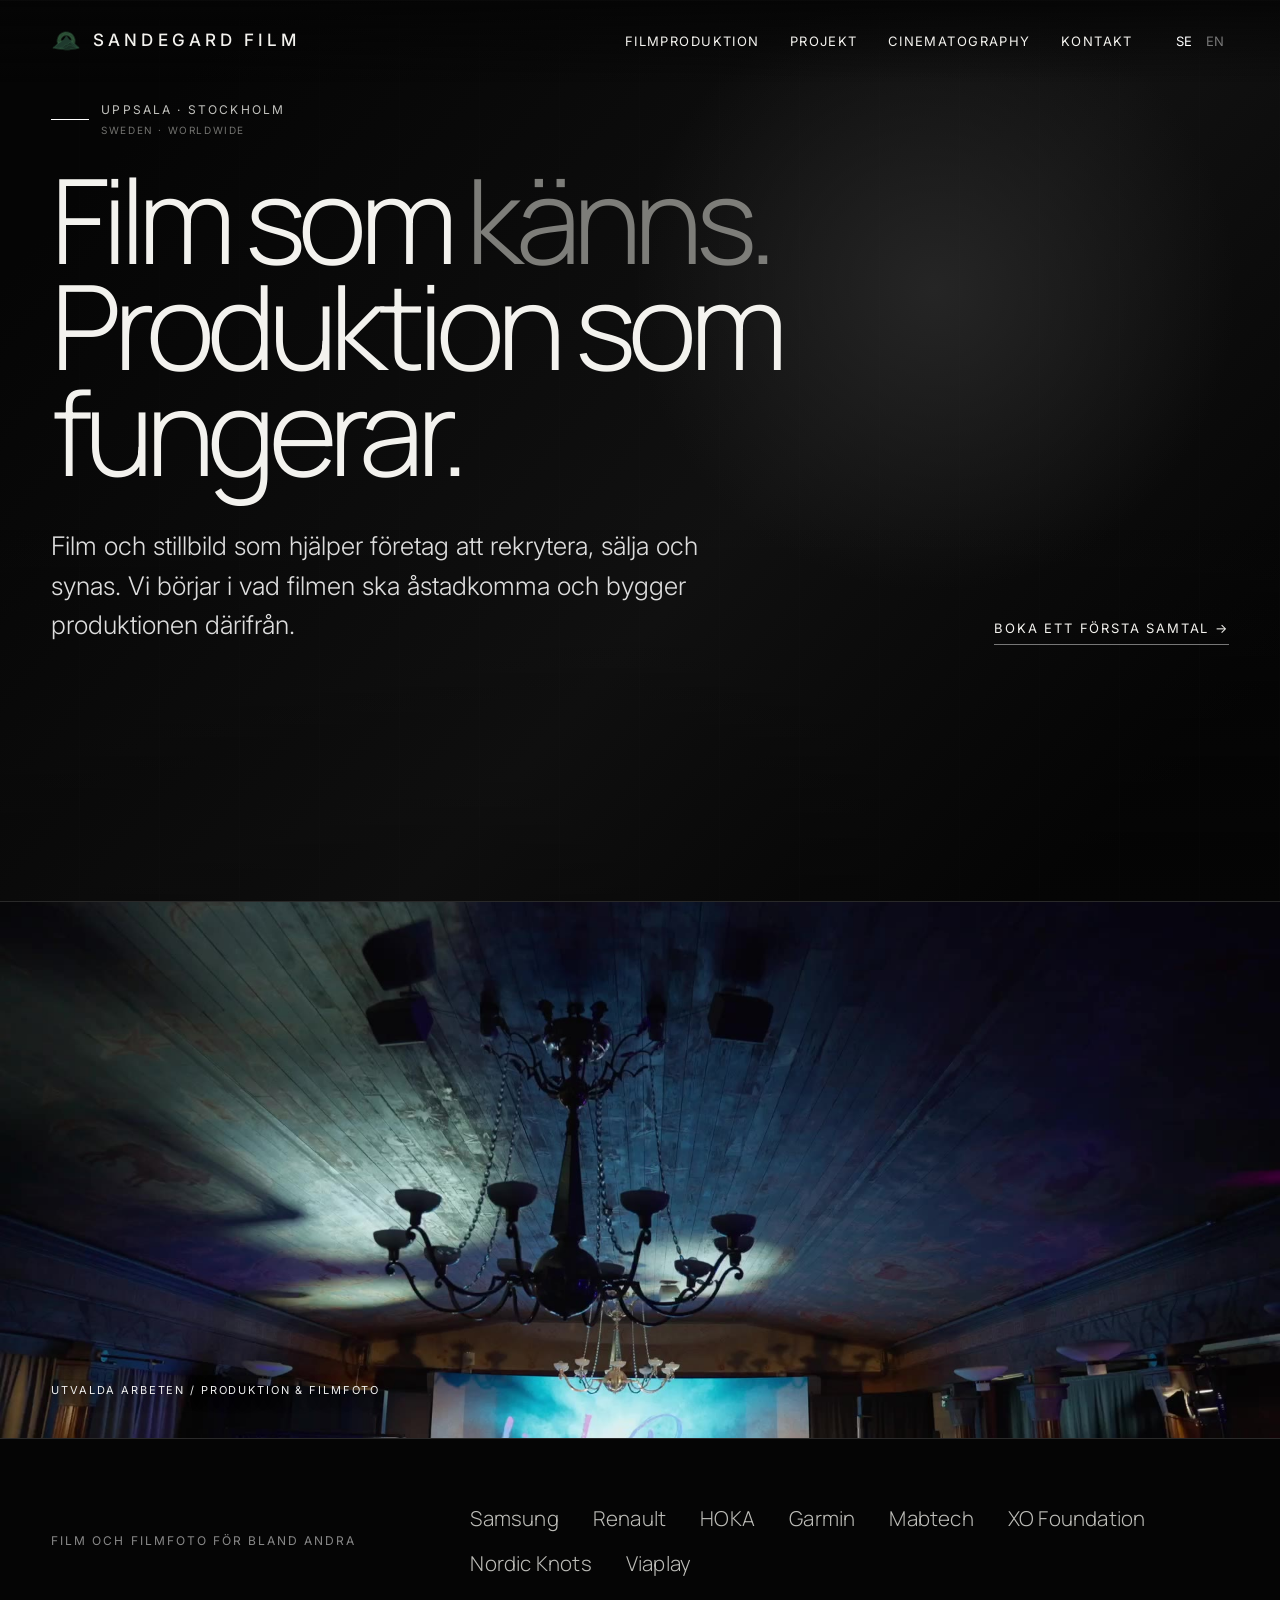
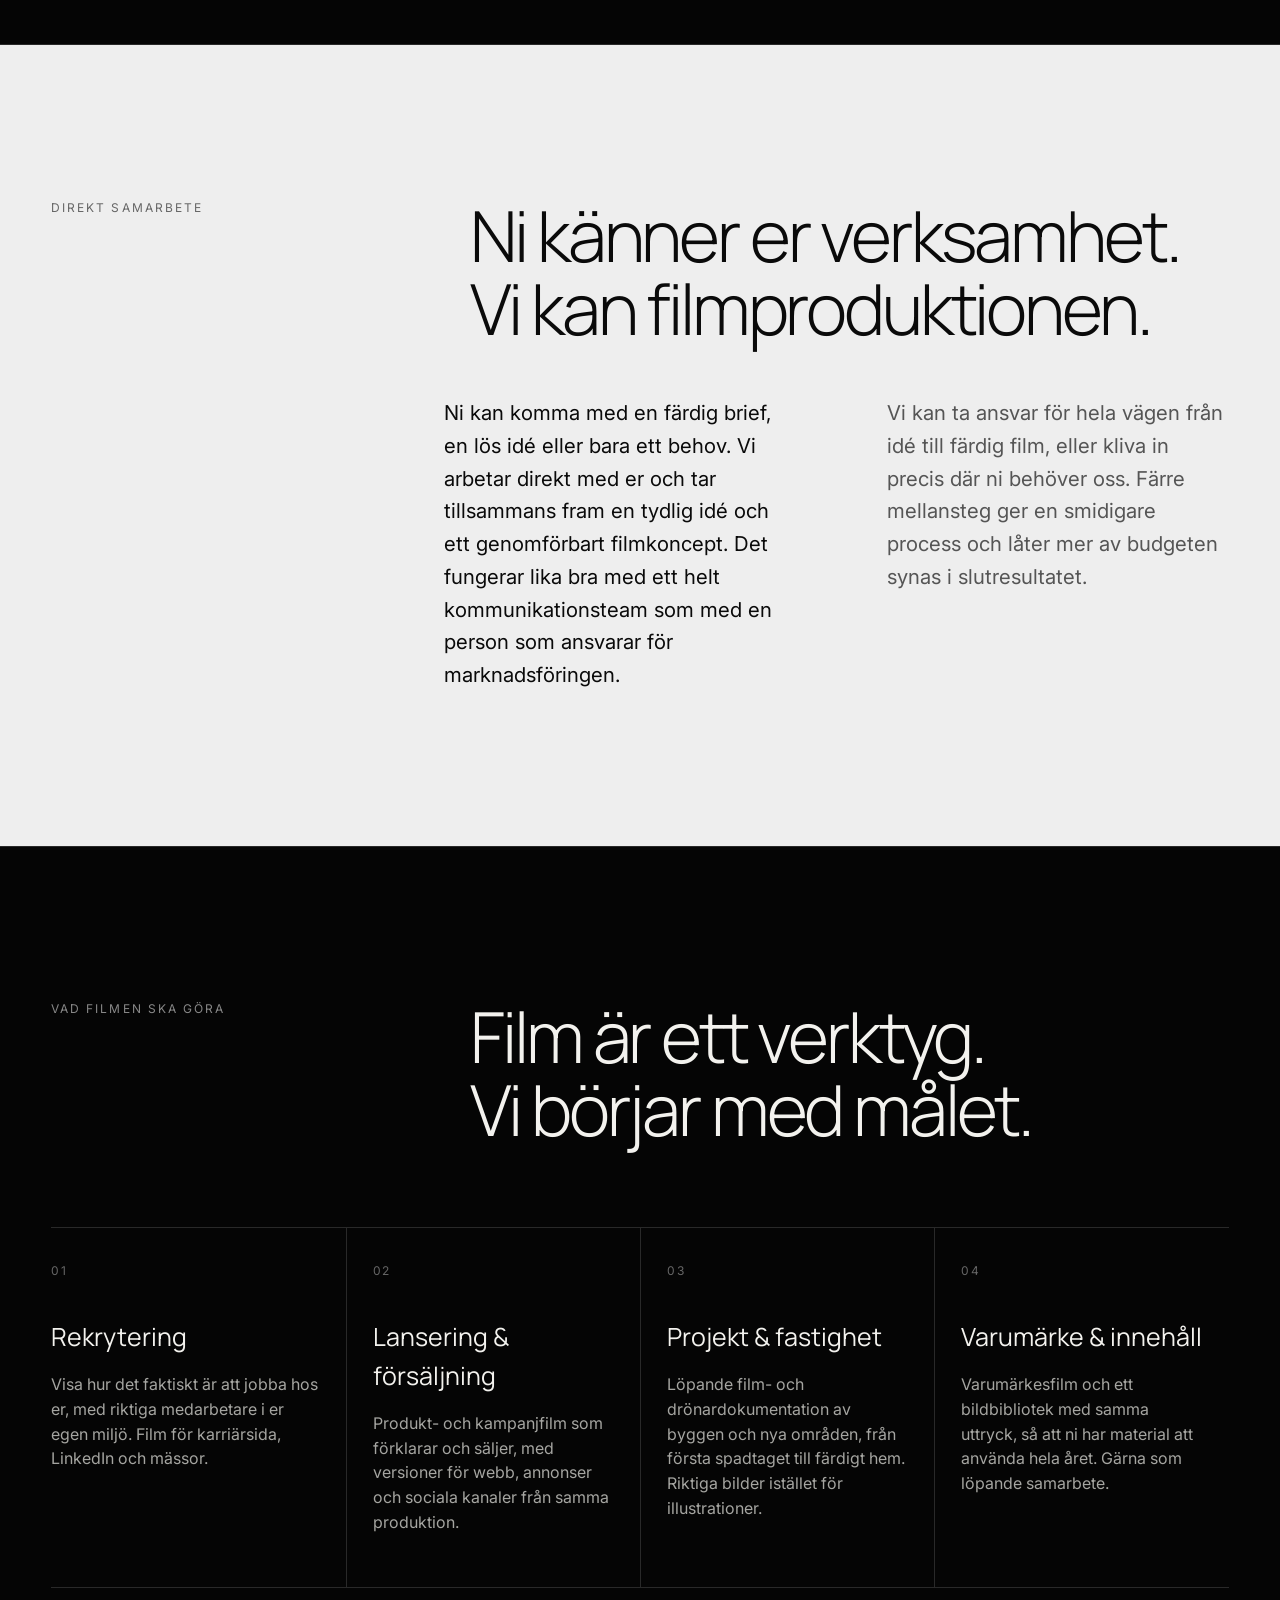
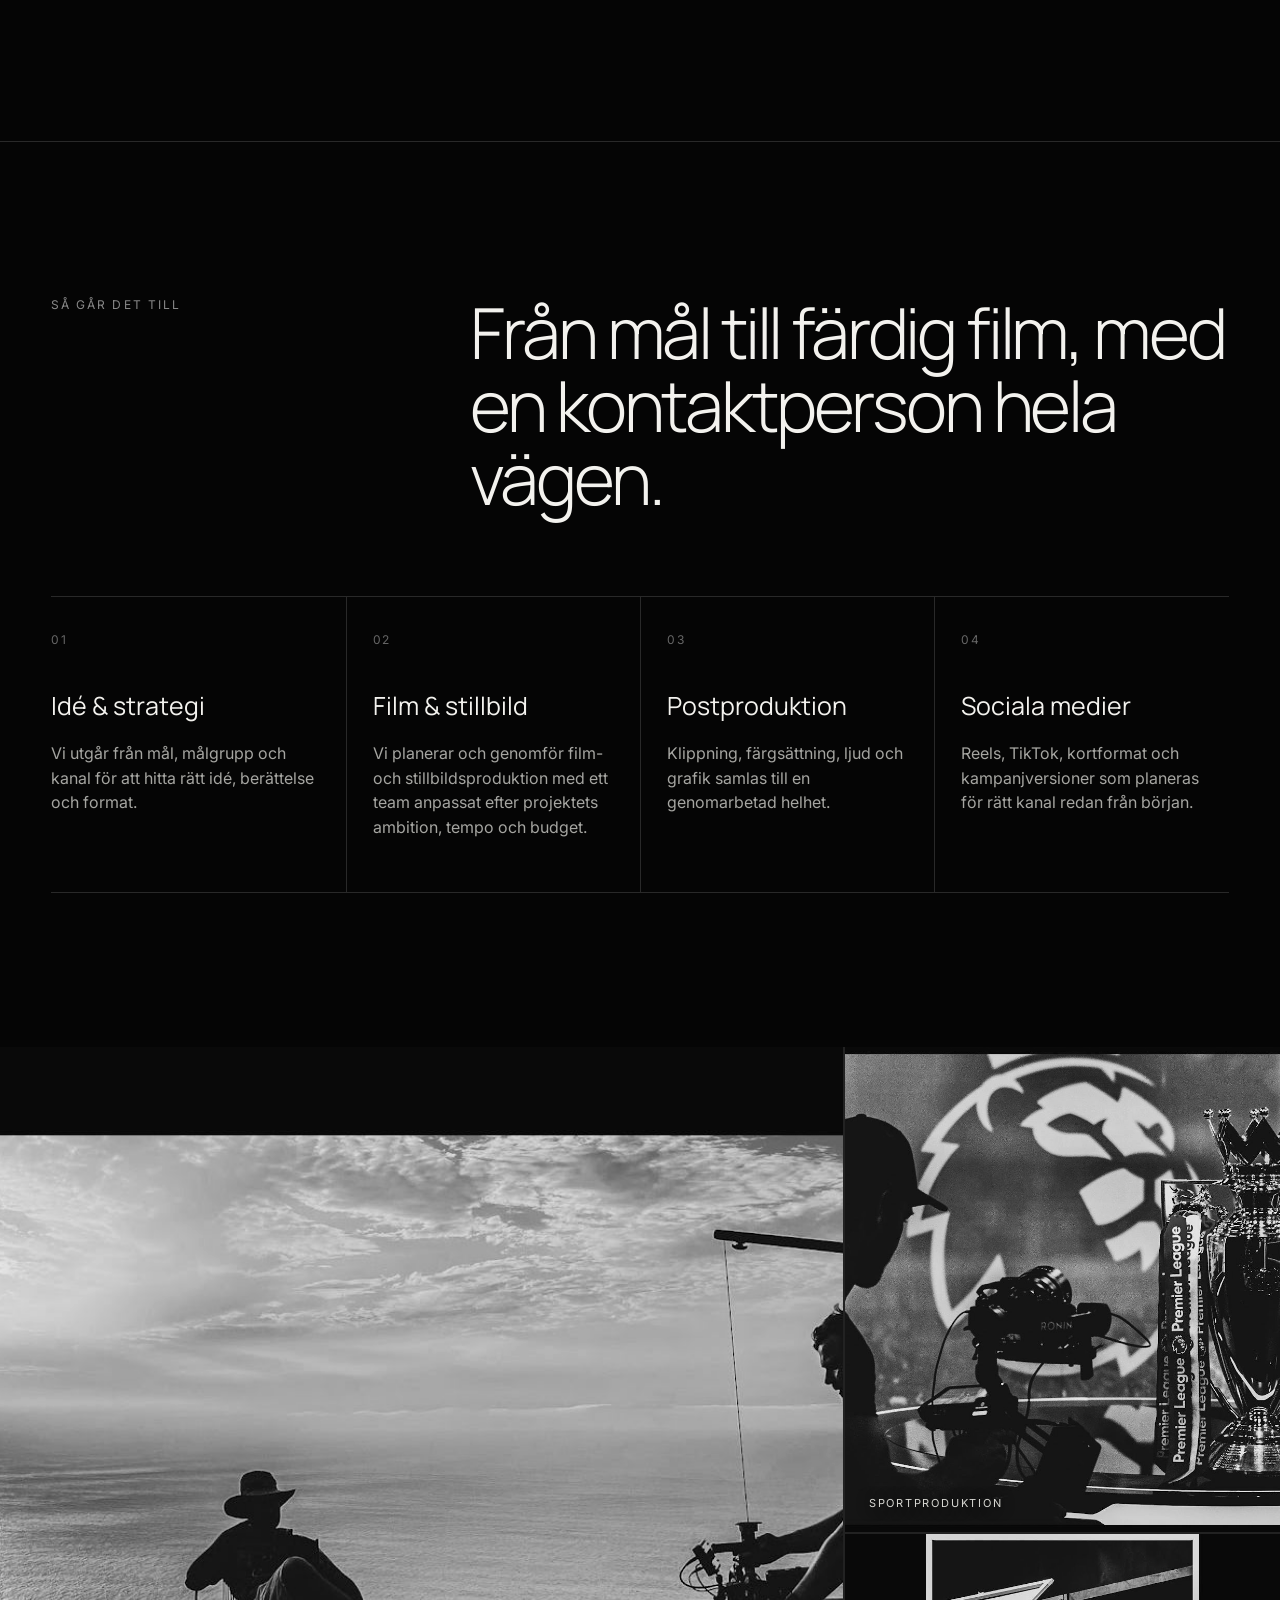
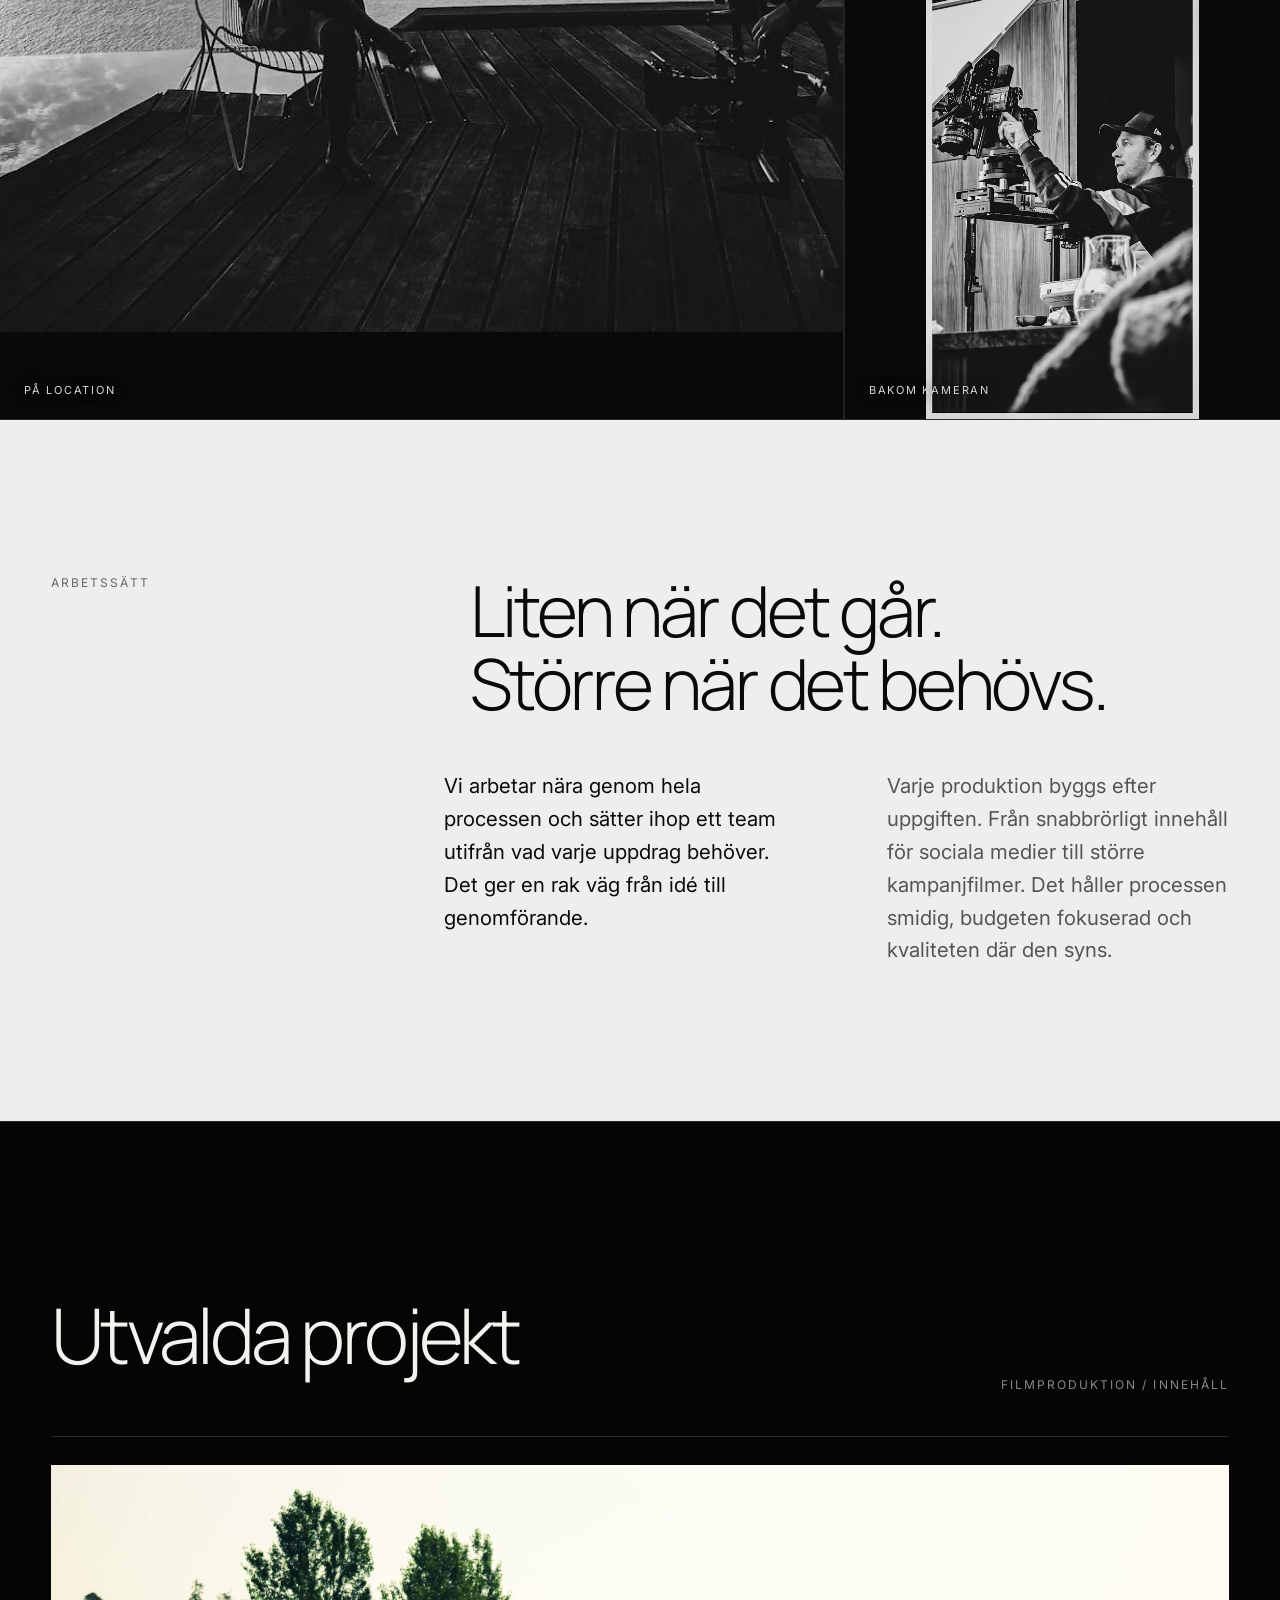
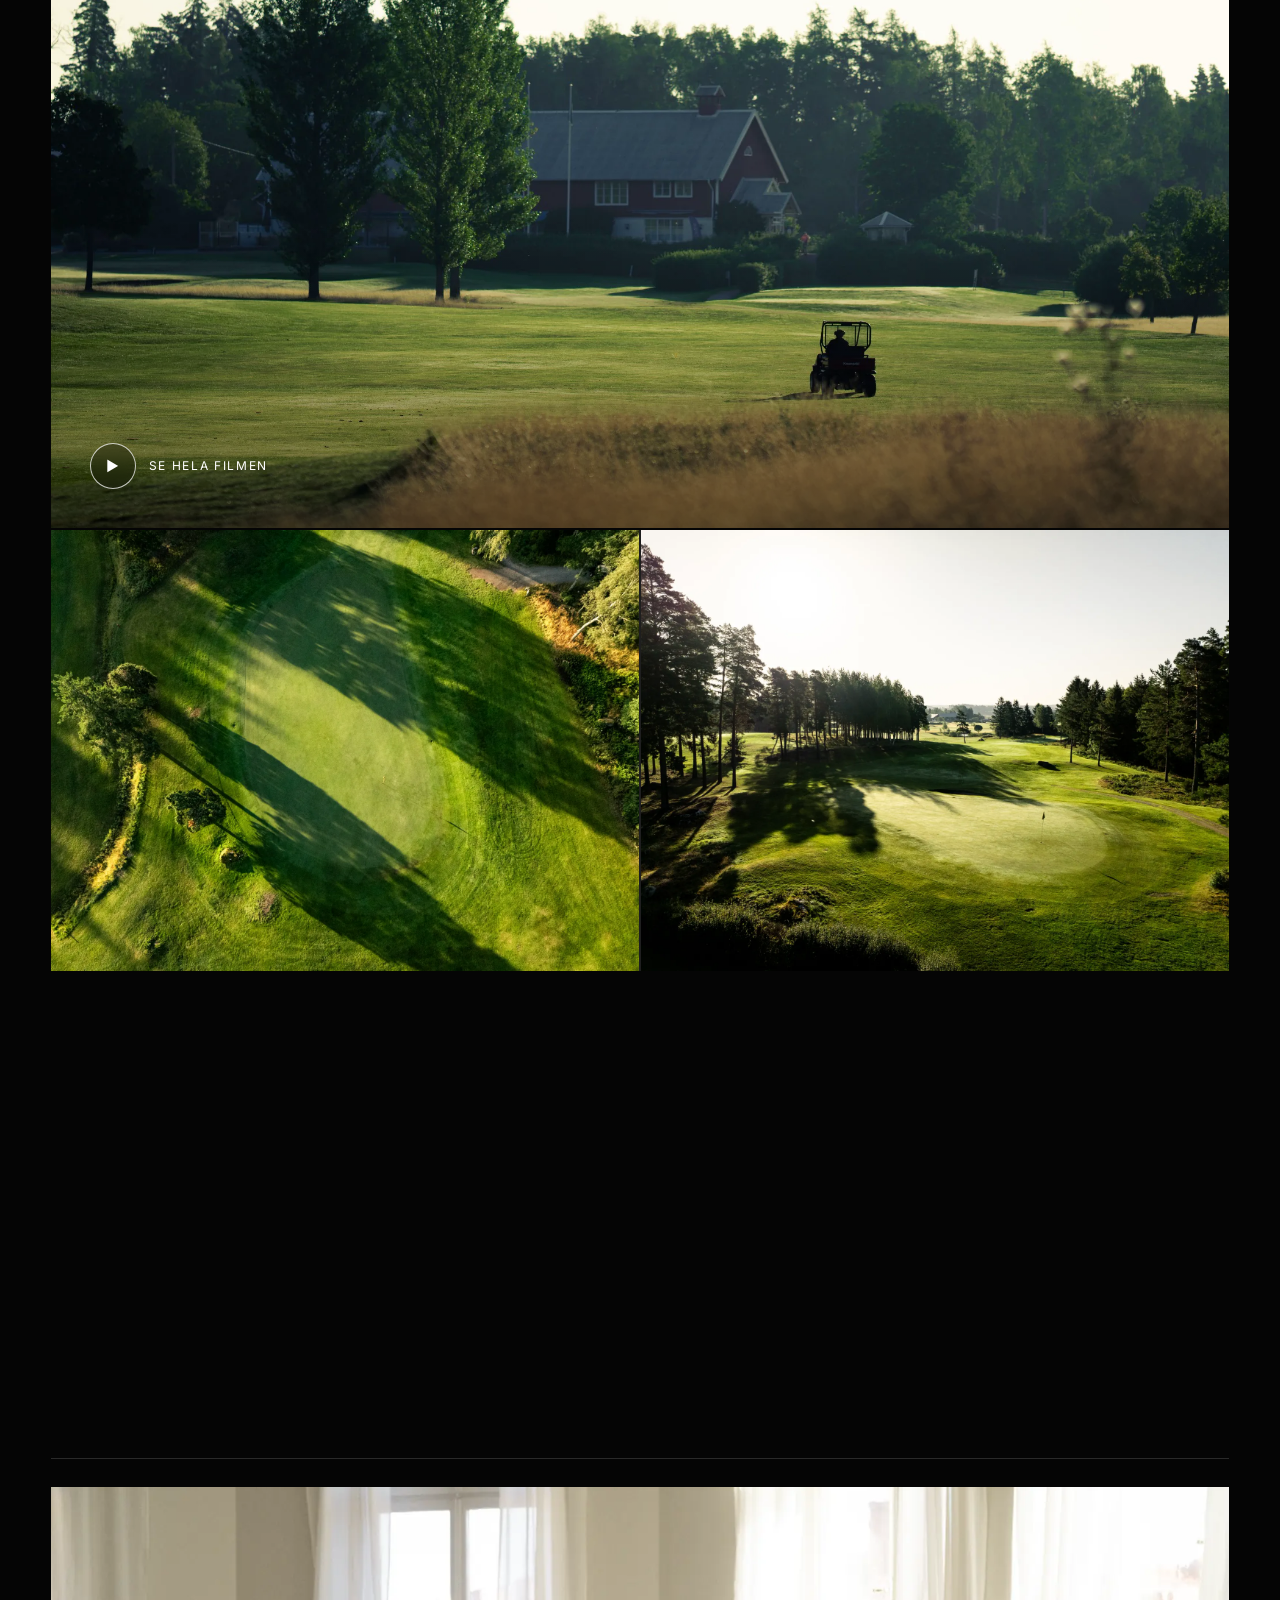
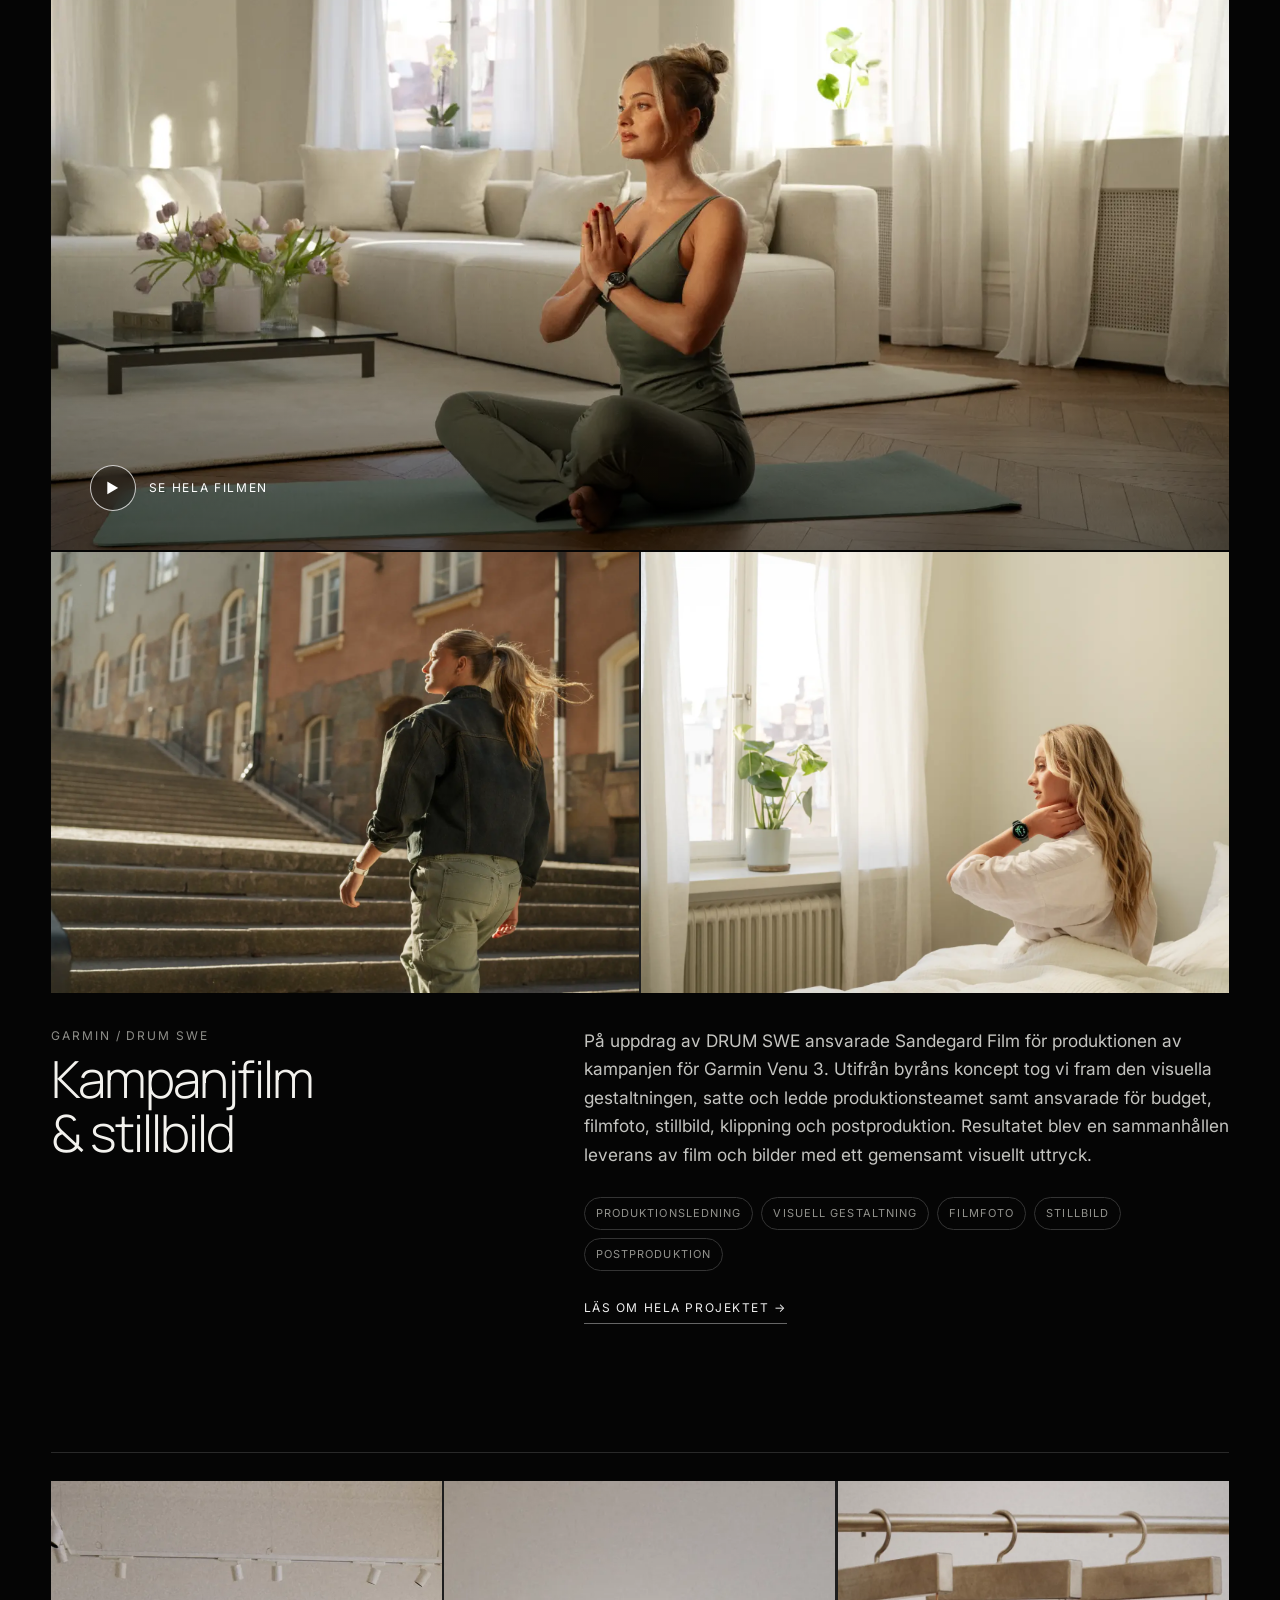
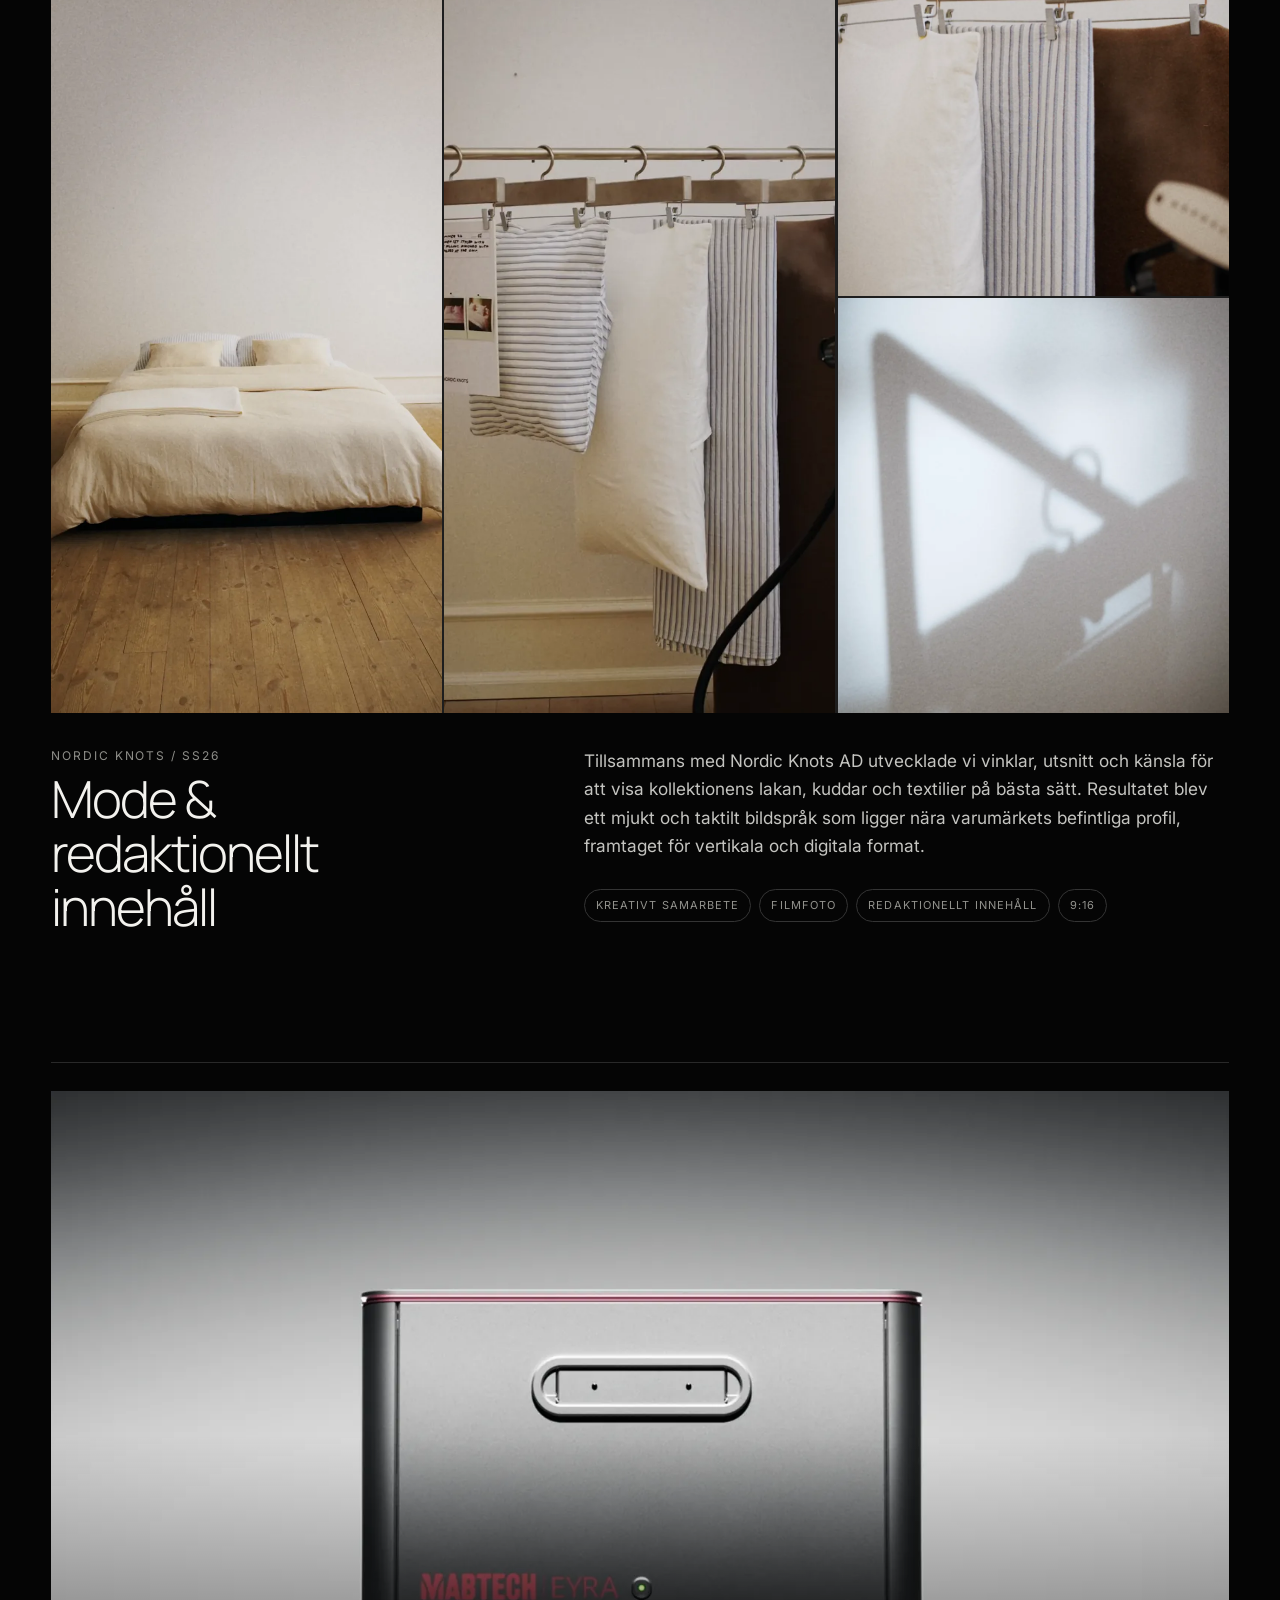
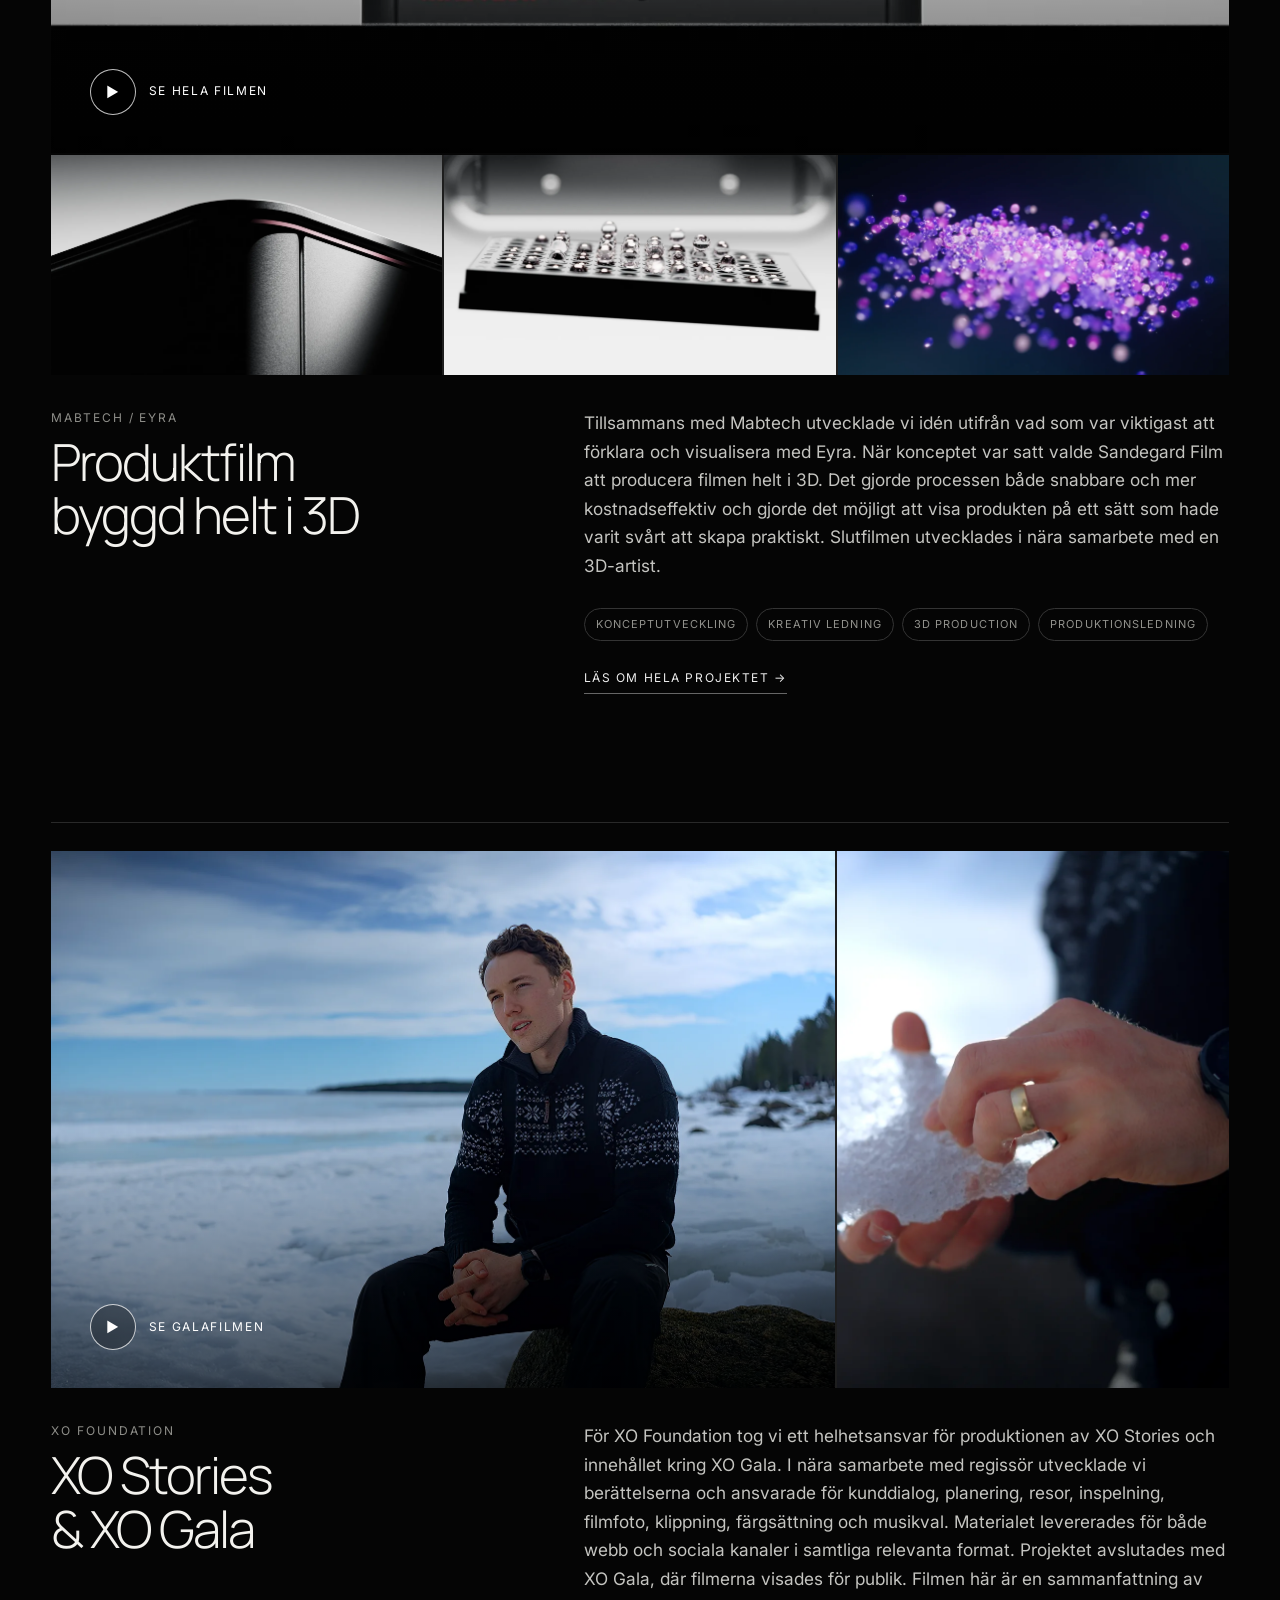
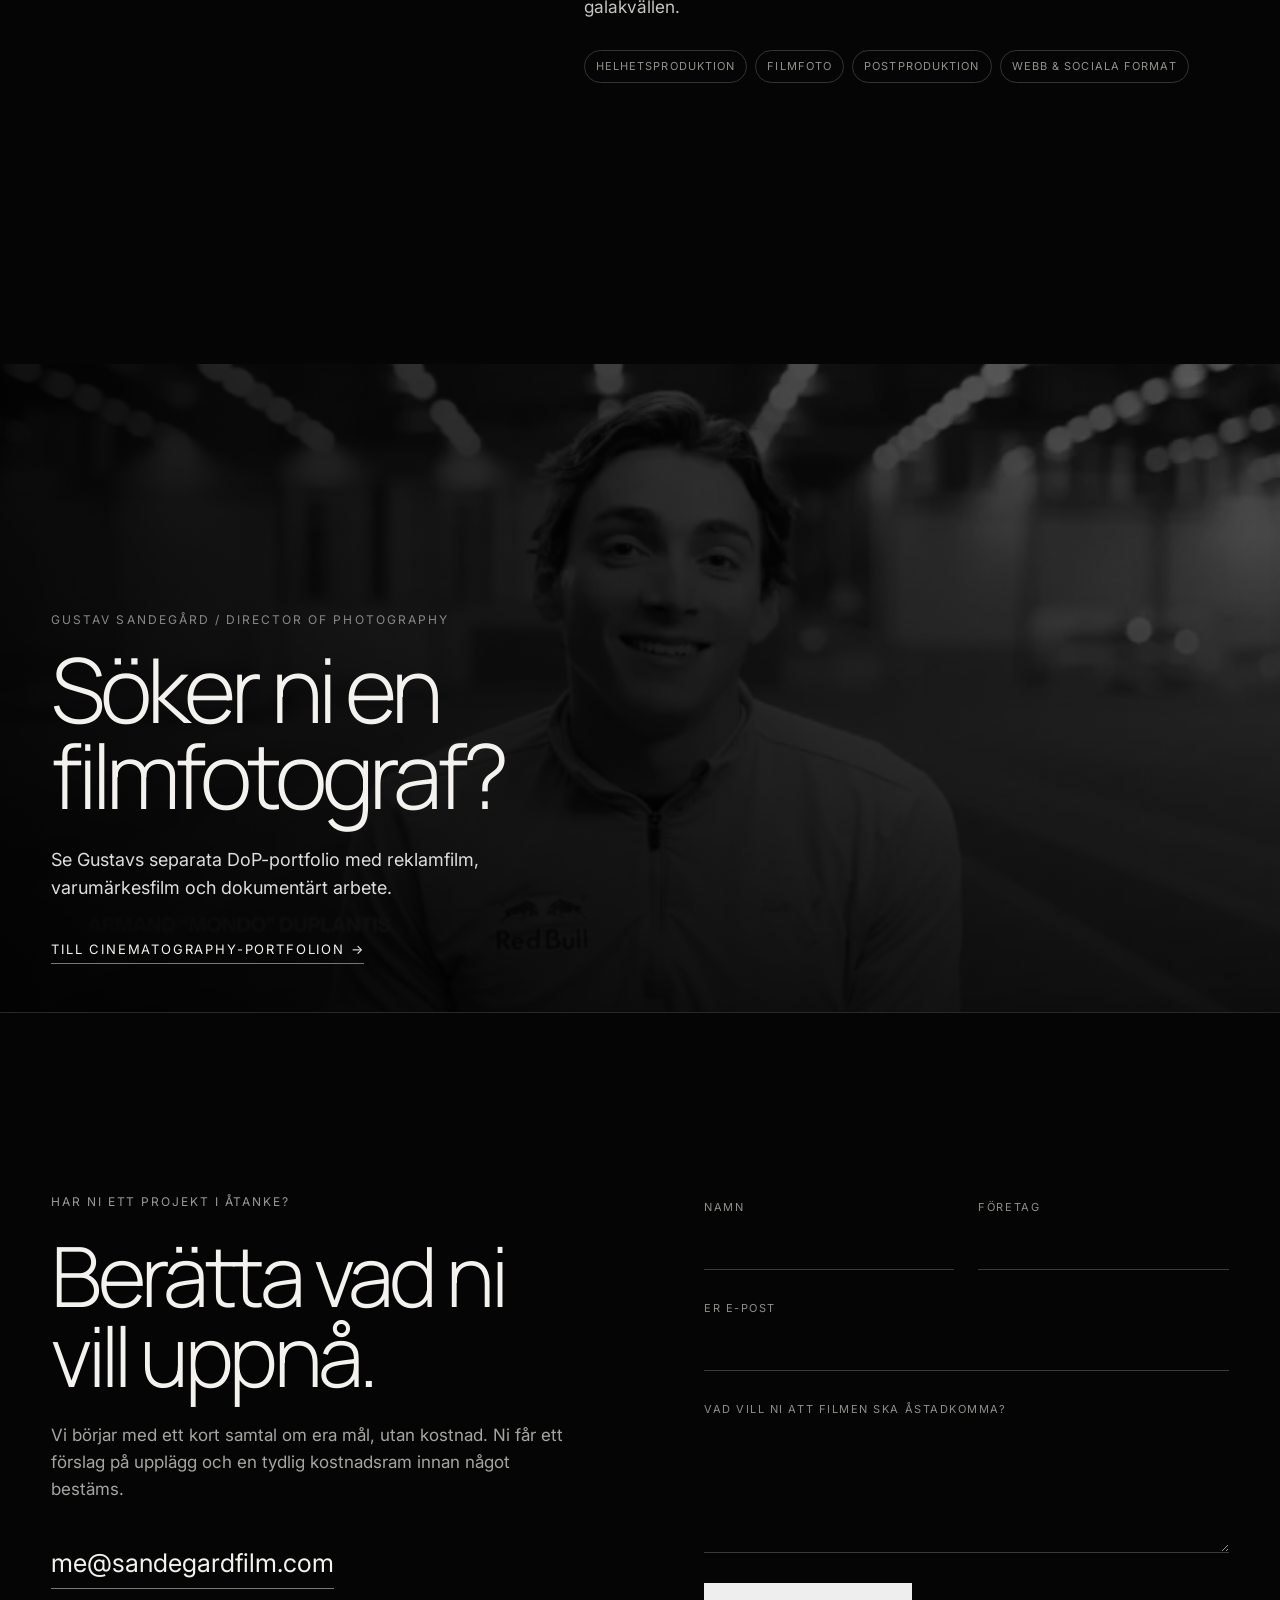
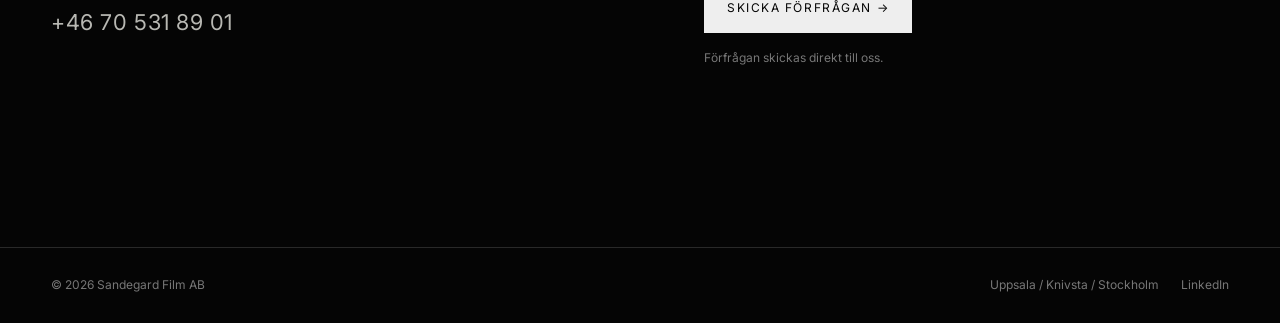
==== commit ae97a93a: "Production: målfokuserad text, kundlista, sektion om vad filmen ska göra, tydligare samtals-CTA Co-A" ====
--- a/production.html
+++ b/production.html
@@ -4,7 +4,7 @@
   <meta charset="utf-8">
   <meta name="viewport" content="width=device-width, initial-scale=1">
   <title>Filmproduktion, reklamfilm & stillbild i Uppsala | Sandegard Film</title>
-  <meta name="description" content="Filmproduktion, reklamfilm, företagsfilm och stillbild för företag i Uppsala, Knivsta och Stockholm. Från idé och strategi till färdig leverans.">
+  <meta name="description" content="Film som hjälper företag i Uppsala och Stockholm att rekrytera, sälja och synas. Strategi, produktion och leverans för rätt kanaler, med ett litet och erfaret team.">
   <meta name="robots" content="index, follow, max-image-preview:large, max-video-preview:-1">
   <link rel="canonical" href="https://sandegardfilm.com/production">
   <meta name="theme-color" content="#050505">
@@ -78,7 +78,7 @@
     @media(prefers-reduced-motion:reduce){html{scroll-behavior:auto}*{transition:none!important}}
   </style>
   <link rel="stylesheet" href="/assets/reveal.css?v=1">
-  <style>.contact-links{display:flex;flex-direction:column;align-items:flex-start;gap:17px}.contact-phone{font-size:clamp(18px,1.7vw,23px);color:#b8b8b3;letter-spacing:.025em;transition:color .2s}.contact-phone:hover{color:#fff}</style>
+  <style>.trust{padding-block:clamp(40px,5vw,64px)}.trust-inner{display:grid;grid-template-columns:1fr 2fr;gap:40px;align-items:center}.trust .kicker{margin:0}.trust-list{list-style:none;margin:0;padding:0;display:flex;flex-wrap:wrap;gap:14px 34px;font-family:Manrope,sans-serif;font-size:clamp(17px,1.6vw,22px);font-weight:300;color:#bdbdb8;letter-spacing:.01em}.contact-copy>p.contact-intro{color:#a5a5a1;max-width:520px;margin:-20px 0 40px;font-size:17px;line-height:1.6;text-transform:none;letter-spacing:0}@media(max-width:820px){.trust-inner{display:block}.trust .kicker{margin-bottom:18px}}.contact-links{display:flex;flex-direction:column;align-items:flex-start;gap:17px}.contact-phone{font-size:clamp(18px,1.7vw,23px);color:#b8b8b3;letter-spacing:.025em;transition:color .2s}.contact-phone:hover{color:#fff}</style>
 </head>
 <body>
   <header class="nav" id="nav"><div class="wrap nav-inner">
@@ -98,8 +98,8 @@
         <div class="eyebrow"><div class="eyebrow-copy"><span data-lang="sv">Uppsala · Stockholm</span><span data-lang="en">Uppsala · Stockholm</span><small>Sweden · Worldwide</small></div></div>
         <h1><span data-lang="sv">Film som <em>känns.</em><br>Produktion som fungerar.</span><span data-lang="en">Films with <em>feeling.</em><br>Production that works.</span></h1>
         <div class="hero-bottom">
-          <p class="lead"><span data-lang="sv">Reklamfilm, företagsfilm, stillbild och innehåll för sociala medier. Från strategi och idé till färdig leverans.</span><span data-lang="en">Commercials, branded films, stills and social content. From strategy and concept to final delivery.</span></p>
-          <a class="text-link" href="#production"><span data-lang="sv">Se hur vi arbetar ↓</span><span data-lang="en">How we work ↓</span></a>
+          <p class="lead"><span data-lang="sv">Film och stillbild som hjälper företag att rekrytera, sälja och synas. Vi börjar i vad filmen ska åstadkomma och bygger produktionen därifrån.</span><span data-lang="en">Film and stills that help companies recruit, sell and stand out. We start with what the film needs to achieve and build the production from there.</span></p>
+          <a class="text-link" href="#contact"><span data-lang="sv">Boka ett första samtal →</span><span data-lang="en">Book a first call →</span></a>
         </div>
       </div>
     </section>
@@ -114,13 +114,28 @@
       </div>
     </section>
 
+    <section class="trust" aria-label="Uppdragsgivare"><div class="wrap trust-inner">
+      <p class="kicker"><span data-lang="sv">Film och filmfoto för bland andra</span><span data-lang="en">Film and cinematography for clients including</span></p>
+      <ul class="trust-list"><li>Samsung</li><li>Renault</li><li>HOKA</li><li>Garmin</li><li>Mabtech</li><li>XO Foundation</li><li>Nordic Knots</li><li>Viaplay</li></ul>
+    </div></section>
+
     <section class="direct" id="production"><div class="wrap">
       <div class="section-head"><div class="kicker"><span data-lang="sv">Direkt samarbete</span><span data-lang="en">Direct collaboration</span></div><h2><span data-lang="sv">Ni känner er verksamhet.<br>Vi kan filmproduktionen.</span><span data-lang="en">You know what you do.<br>We know film production.</span></h2></div>
       <div class="direct-copy"><p><span data-lang="sv">Ni kan komma med en färdig brief, en lös idé eller bara ett behov. Vi arbetar direkt med er och tar tillsammans fram en tydlig idé och ett genomförbart filmkoncept. Det fungerar lika bra med ett helt kommunikationsteam som med en person som ansvarar för marknadsföringen.</span><span data-lang="en">Come to us with a finished brief, an early idea or simply a need. We work directly with you to shape a clear idea and a film concept that can be realised, whether you are a full communications team or one person responsible for marketing.</span></p><p><span data-lang="sv">Vi kan ta ansvar för hela vägen från idé till färdig film, eller kliva in precis där ni behöver oss. Färre mellansteg ger en smidigare process och låter mer av budgeten synas i slutresultatet.</span><span data-lang="en">We can take responsibility for the full journey from concept to final film, or join exactly where you need us. Fewer layers make the process smoother and put more of the budget on screen.</span></p></div>
     </div></section>
 
+    <section id="goals"><div class="wrap">
+      <div class="section-head"><div class="kicker"><span data-lang="sv">Vad filmen ska göra</span><span data-lang="en">What the film should do</span></div><h2><span data-lang="sv">Film är ett verktyg.<br>Vi börjar med målet.</span><span data-lang="en">Film is a tool.<br>We start with the goal.</span></h2></div>
+      <div class="service-grid">
+        <article class="service"><div class="number">01</div><h3><span data-lang="sv">Rekrytering</span><span data-lang="en">Recruitment</span></h3><p><span data-lang="sv">Visa hur det faktiskt är att jobba hos er, med riktiga medarbetare i er egen miljö. Film för karriärsida, LinkedIn och mässor.</span><span data-lang="en">Show what it is really like to work with you, with real people in your own environment. Film for careers pages, LinkedIn and fairs.</span></p></article>
+        <article class="service"><div class="number">02</div><h3><span data-lang="sv">Lansering &amp; försäljning</span><span data-lang="en">Launch &amp; sales</span></h3><p><span data-lang="sv">Produkt- och kampanjfilm som förklarar och säljer, med versioner för webb, annonser och sociala kanaler från samma produktion.</span><span data-lang="en">Product and campaign films that explain and sell, with versions for web, ads and social from the same production.</span></p></article>
+        <article class="service"><div class="number">03</div><h3><span data-lang="sv">Projekt &amp; fastighet</span><span data-lang="en">Projects &amp; property</span></h3><p><span data-lang="sv">Löpande film- och drönardokumentation av byggen och nya områden, från första spadtaget till färdigt hem. Riktiga bilder istället för illustrationer.</span><span data-lang="en">Ongoing film and aerial documentation of construction and new developments, from groundbreaking to finished homes. Real images instead of renders.</span></p></article>
+        <article class="service"><div class="number">04</div><h3><span data-lang="sv">Varumärke &amp; innehåll</span><span data-lang="en">Brand &amp; content</span></h3><p><span data-lang="sv">Varumärkesfilm och ett bildbibliotek med samma uttryck, så att ni har material att använda hela året. Gärna som löpande samarbete.</span><span data-lang="en">Brand films and an image library with one visual expression, so you have material for the whole year. Ideally as an ongoing partnership.</span></p></article>
+      </div>
+    </div></section>
+
     <section id="services"><div class="wrap">
-      <div class="section-head"><div class="kicker"><span data-lang="sv">Filmproduktion</span><span data-lang="en">Film production</span></div><h2><span data-lang="sv">Filmproduktion och stillbild för företag i Uppsala och Stockholm.</span><span data-lang="en">Film production and stills for companies in Uppsala and Stockholm.</span></h2></div>
+      <div class="section-head"><div class="kicker"><span data-lang="sv">Så går det till</span><span data-lang="en">How it works</span></div><h2><span data-lang="sv">Från mål till färdig film, med en kontaktperson hela vägen.</span><span data-lang="en">From goal to finished film, with one point of contact all the way.</span></h2></div>
       <div class="service-grid">
         <article class="service"><div class="number">01</div><h3><span data-lang="sv">Idé & strategi</span><span data-lang="en">Concept & strategy</span></h3><p><span data-lang="sv">Vi utgår från mål, målgrupp och kanal för att hitta rätt idé, berättelse och format.</span><span data-lang="en">We start with the objective, audience and channel to shape the right concept, story and format.</span></p></article>
         <article class="service"><div class="number">02</div><h3><span data-lang="sv">Film &amp; stillbild</span><span data-lang="en">Film &amp; stills</span></h3><p><span data-lang="sv">Vi planerar och genomför film- och stillbildsproduktion med ett team anpassat efter projektets ambition, tempo och budget.</span><span data-lang="en">We plan and deliver film and stills with a team shaped around the project's ambition, pace and budget.</span></p></article>
@@ -242,7 +257,7 @@
     </a></section>
 
     <section class="contact" id="contact"><div class="wrap contact-grid">
-      <div class="contact-copy"><p><span data-lang="sv">Har ni ett projekt i åtanke?</span><span data-lang="en">Have a project in mind?</span></p><h2><span data-lang="sv">Berätta vad ni vill göra.</span><span data-lang="en">Tell us what you want to make.</span></h2><div class="contact-links"><a class="contact-email" href="mailto:me@sandegardfilm.com">me@sandegardfilm.com</a><a class="contact-phone" href="tel:+46705318901" aria-label="Ring Sandegard Film på +46 70 531 89 01">+46 70 531 89 01</a></div></div>
+      <div class="contact-copy"><p><span data-lang="sv">Har ni ett projekt i åtanke?</span><span data-lang="en">Have a project in mind?</span></p><h2><span data-lang="sv">Berätta vad ni vill uppnå.</span><span data-lang="en">Tell us what you want to achieve.</span></h2><p class="contact-intro"><span data-lang="sv">Vi börjar med ett kort samtal om era mål, utan kostnad. Ni får ett förslag på upplägg och en tydlig kostnadsram innan något bestäms.</span><span data-lang="en">We start with a short call about your goals, free of charge. You get a proposed approach and a clear cost range before anything is decided.</span></p><div class="contact-links"><a class="contact-email" href="mailto:me@sandegardfilm.com">me@sandegardfilm.com</a><a class="contact-phone" href="tel:+46705318901" aria-label="Ring Sandegard Film på +46 70 531 89 01">+46 70 531 89 01</a></div></div>
       <form class="contact-form" id="project-form" action="#contact" method="POST">
         <input type="hidden" name="_subject" value="Ny projektförfrågan från sandegardfilm.com">
         <input type="hidden" name="_template" value="table">
@@ -256,7 +271,7 @@
           <div class="field"><label for="contact-company"><span data-lang="sv">Företag</span><span data-lang="en">Company</span></label><input id="contact-company" name="company" autocomplete="organization" maxlength="160"></div>
         </div>
         <div class="field"><label for="contact-email"><span data-lang="sv">Er e-post</span><span data-lang="en">Your email</span></label><input id="contact-email" name="email" type="email" autocomplete="email" maxlength="254" required></div>
-        <div class="field"><label for="contact-message"><span data-lang="sv">Kort om projektet</span><span data-lang="en">A little about the project</span></label><textarea id="contact-message" name="message" minlength="10" maxlength="5000" required></textarea></div>
+        <div class="field"><label for="contact-message"><span data-lang="sv">Vad vill ni att filmen ska åstadkomma?</span><span data-lang="en">What do you want the film to achieve?</span></label><textarea id="contact-message" name="message" minlength="10" maxlength="5000" required></textarea></div>
         <button class="contact-submit" type="submit"><span data-lang="sv">Skicka förfrågan →</span><span data-lang="en">Send enquiry →</span></button>
         <p class="form-note" id="form-status" role="status" aria-live="polite"><span data-lang="sv">Förfrågan skickas direkt till oss.</span><span data-lang="en">Your enquiry is sent directly to us.</span></p>
       </form>
